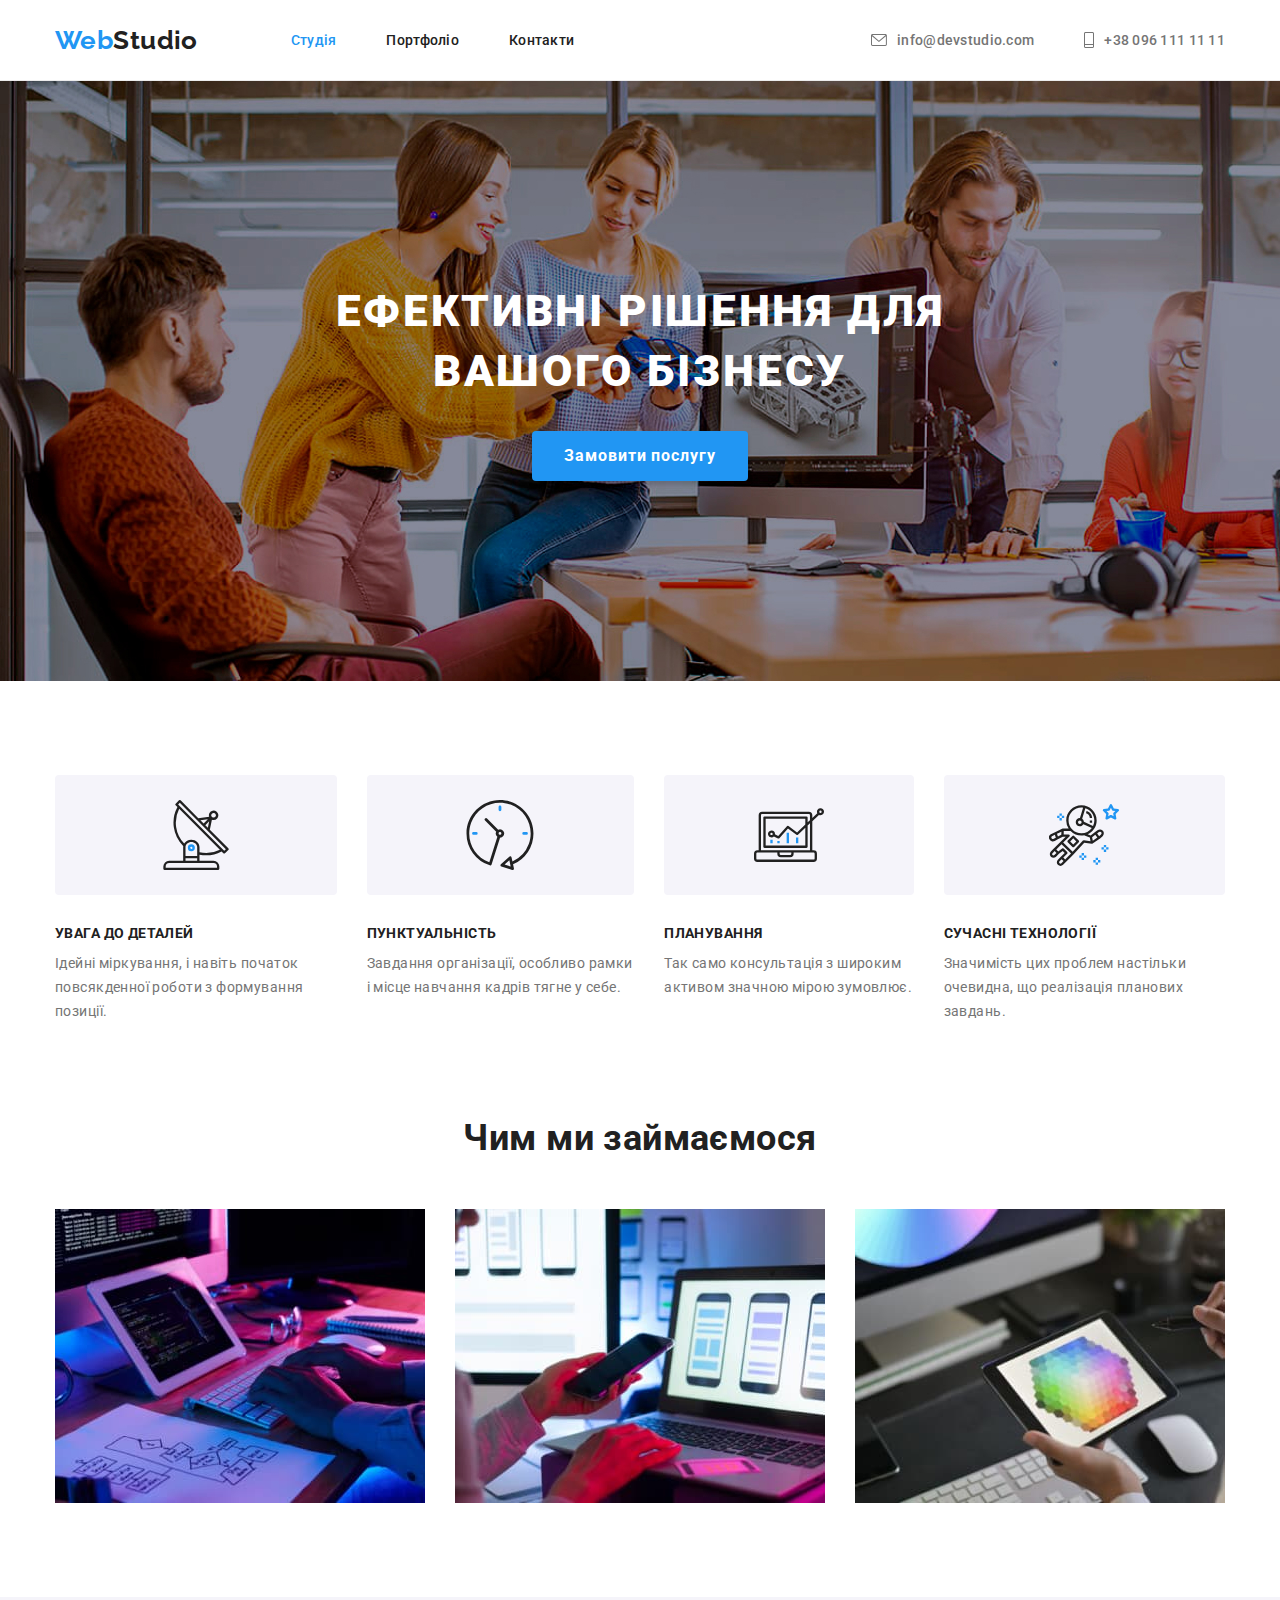
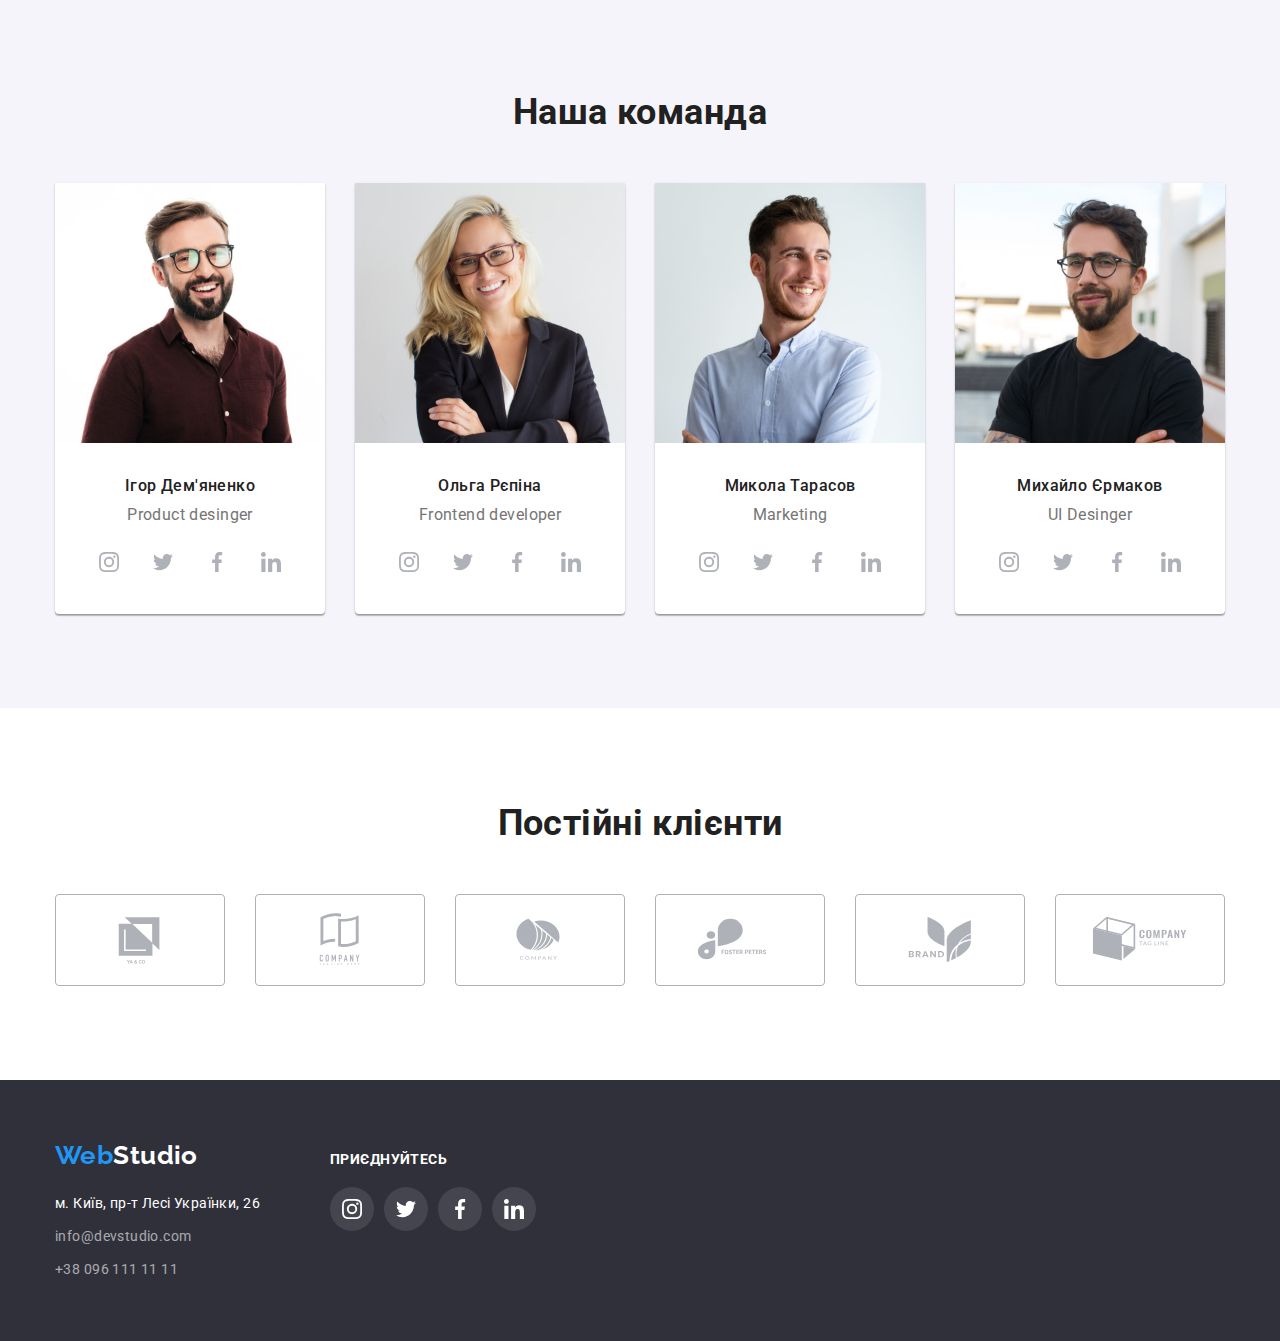
==== index.html @ 2f1135c1 "Initial commit" ====
<!DOCTYPE html>
<html lang="uk">

<head>
  <meta charset="UTF-8">
  <meta http-equiv="X-UA-Compatible" content="IE=edge">
  <meta name="viewport" content="width=device-width, initial-scale=1.0">
  <!--- Modrn normalizer-->
  <link rel="stylesheet"
    href="https://cdnjs.cloudflare.com/ajax/libs/modern-normalize/1.0.0/modern-normalize.min.css" />
  <!--- Style -->
  <link rel="stylesheet"
    href="https://cdnjs.cloudflare.com/ajax/libs/modern-normalize/1.0.0/modern-normalize.min.css" />
  <link rel="stylesheet" type="text/css" href="./css/style.css">
  <!--- Fonts -->
  <link rel="preconnect" href="https://fonts.googleapis.com">
  <link rel="preconnect" href="https://fonts.gstatic.com" crossorigin>
  <link href="https://fonts.googleapis.com/css2?family=Raleway:wght@700&family=Roboto:wght@400;500;700;900&display=swap"
    rel="stylesheet">
  <title>Студія</title>
</head>

<body>
  <header id="top" class="header">
    <div class="container">
      <nav class="nav">
        <a href="index.html" class="logo"><span class="logo-span">Web</span>Studio</a>
        <ul class="nav-elements">
          <li>
            <a href="index.html" class="active nav-link">Студія</a>
          </li>
          <li>
            <a href="portfolio.html" class="nav-link">Портфоліо</a>
          </li>
          <li>
            <a href="#contacts" class="nav-link">Контакти</a>
          </li>
        </ul>
      </nav>
      <ul class="contacts-header">
        <li class="item">
          <a href="mailto:info@devstudio.com" class="contact-header nav-link">
            <svg width="16" height="12">
              <use href="./images/icons/symbol-defs.svg#icon-envelope-hover"></use>
            </svg>
            info@devstudio.com</a>
        </li>
        <li class="item">
          <a href="tel:+380961111111" class="contact-header nav-link">
            <svg width="10" height="16">
              <use href="./images/icons/symbol-defs.svg#icon-Vector"></use>
            </svg>
            +38 096 111 11 11</a>
        </li>
      </ul>
    </div>
  </header>
  <main>
    <div class="overlay">
      <section class="hero">
        <div class="container">
          <h1 class="hero-h1">Ефективні рішення для вашого бізнесу</h1>
          <button type="button" class="hero-btn">Замовити послугу</button>
        </div>
      </section>
    </div>
    <section class="section" id="studio">
      <div class="container">
        <h2 class="visually-hidden">Наші привелегії</h2>
        <ul class="fatures-list">
          <li>
            <div class="feature__wrp">
              <svg width="70" height="70">
                <use href="./images/icons/symbol-defs.svg#icon-antenna"></use>
              </svg>
            </div>
            <h3 class="feature-name">УВАГА ДО ДЕТАЛЕЙ</h3>
            <p class="feature-description">
              Ідейні міркування, і навіть початок повсякденної роботи з
              формування позиції.
            </p>
          </li>
          <li>
            <div class="feature__wrp">
              <svg width="70" height="70">
                <use href="./images/icons/symbol-defs.svg#icon-clock"></use>
              </svg>
            </div>
            <h3 class="feature-name">ПУНКТУАЛЬНІСТЬ</h3>
            <p class="feature-description">
              Завдання організації, особливо рамки і місце навчання кадрів
              тягне у себе.
            </p>
          </li>
          <li>
            <div class="feature__wrp">
              <svg width="70" height="70">
                <use href="./images/icons/symbol-defs.svg#icon-diagram"></use>
              </svg>
            </div>
            <h3 class="feature-name">ПЛАНУВАННЯ</h3>
            <p class="feature-description">
              Так само консультація з широким активом значною мірою зумовлює.
            </p>
          </li>
          <li>
            <div class="feature__wrp">
              <svg width="70" height="70">
                <use href="./images/icons/symbol-defs.svg#icon-astronaut"></use>
              </svg>
            </div>
            <h3 class="feature-name">СУЧАСНІ ТЕХНОЛОГІЇ</h3>
            <p class="feature-description">
              Значимість цих проблем настільки очевидна, що реалізація
              планових завдань.
            </p>
          </li>
        </ul>
      </div>
    </section>
    <section class="our-services section">
      <div class="container">
        <h2 class="section-title">Чим ми займаємося</h2>
        <ul class="services-list">
          <li class="service">
            <img src="./images/box-1.jpg" alt="Програмуємо" class="service-img" />
          </li>
          <li class="service">
            <img src="./images/box-2.jpg" alt="Робимо макети" class="service-img" />
          </li>
          <li class="service">
            <img src="./images/box-3.jpg" alt="Малюємо" class="service-img" />
          </li>
        </ul>
      </div>
    </section>
    <section class="team section" id="portfolio">
      <div class="container">
        <h2 class="section-title">Наша команда</h2>
        <ul class="team-list">
          <li class="team-element">
            <img src="./images/team-card-1.jpg" alt="Фото Ігоря Дем'яненко" class="team-img" width="270" height="260">
            <h3 class="team-name">Ігор Дем'яненко</h3>
            <p class="team-post">Product desinger</p>
            <ul class="social-links-list">
              <li class="item">
                <a href="">
                  <svg height="20px" width="20px">
                    <use href="./images/icons/symbol-defs.svg#icon-instagram"></use>
                  </svg>
                </a>
              </li>
              <li class="item">
                <a href="">
                  <svg height="20px" width="20px">
                    <use href="./images/icons/symbol-defs.svg#icon-twitter"></use>
                  </svg>
                </a>
              </li>
              <li class="item">
                <a href="">
                  <svg height="20px" width="20px">
                    <use href="./images/icons/symbol-defs.svg#icon-facebook"></use>
                  </svg>
                </a>
              </li>
              <li class="item">
                <a href="">
                  <svg height="20px" width="20px">
                    <use href="./images/icons/symbol-defs.svg#icon-linkedin"></use>
                  </svg>
                </a>
              </li>
            </ul>
          </li>
          <li class="team-element">
            <img src="./images/team-card-2.jpg" alt="Фото Ольги Рєпіної" class="team-img" width="270" height="260">
            <h3 class="team-name">Ольга Рєпіна</h3>
            <p class="team-post">Frontend developer</p>
            <ul class="social-links-list">
              <li class="item">
                <a href="">
                  <svg height="20px" width="20px">
                    <use href="./images/icons/symbol-defs.svg#icon-instagram"></use>
                  </svg>
                </a>
              </li>
              <li class="item">
                <a href="">
                  <svg height="20px" width="20px">
                    <use href="./images/icons/symbol-defs.svg#icon-twitter"></use>
                  </svg>
                </a>
              </li>
              <li class="item">
                <a href="">
                  <svg height="20px" width="20px">
                    <use href="./images/icons/symbol-defs.svg#icon-facebook"></use>
                  </svg>
                </a>
              </li>
              <li class="item">
                <a href="">
                  <svg height="20px" width="20px">
                    <use href="./images/icons/symbol-defs.svg#icon-linkedin"></use>
                  </svg>
                </a>
              </li>
            </ul>
          </li>
          <li class="team-element">
            <img src="./images/team-card-3.jpg" alt="Фото Миколи Тарасова" class="team-img" width="270" height="260">
            <h3 class="team-name"> Микола Тарасов</h3>
            <p class="team-post">Marketing</p>
            <ul class="social-links-list">
              <li class="item">
                <a href="">
                  <svg height="20px" width="20px">
                    <use href="./images/icons/symbol-defs.svg#icon-instagram"></use>
                  </svg>
                </a>
              </li>
              <li class="item">
                <a href="">
                  <svg height="20px" width="20px">
                    <use href="./images/icons/symbol-defs.svg#icon-twitter"></use>
                  </svg>
                </a>
              </li>
              <li class="item">
                <a href="">
                  <svg height="20px" width="20px">
                    <use href="./images/icons/symbol-defs.svg#icon-facebook"></use>
                  </svg>
                </a>
              </li>
              <li class="item">
                <a href="">
                  <svg height="20px" width="20px">
                    <use href="./images/icons/symbol-defs.svg#icon-linkedin"></use>
                  </svg>
                </a>
              </li>
            </ul>
          </li>
          <li class="team-element">
            <img src="./images/team-card-4.jpg" alt="Фото Михайла Єрмаков" class="team-img" width="270" height="260">
            <h3 class="team-name">Михайло Єрмаков</h3>
            <p class="team-post">UI Desinger</p>
            <ul class="social-links-list">
              <li class="item">
                <a href="">
                  <svg height="20px" width="20px">
                    <use href="./images/icons/symbol-defs.svg#icon-instagram"></use>
                  </svg>
                </a>
              </li>
              <li class="item">
                <a href="">
                  <svg height="20px" width="20px">
                    <use href="./images/icons/symbol-defs.svg#icon-twitter"></use>
                  </svg>
                </a>
              </li>
              <li class="item">
                <a href="">
                  <svg height="20px" width="20px">
                    <use href="./images/icons/symbol-defs.svg#icon-facebook"></use>
                  </svg>
                </a>
              </li>
              <li class="item">
                <a href="">
                  <svg height="20px" width="20px">
                    <use href="./images/icons/symbol-defs.svg#icon-linkedin"></use>
                  </svg>
                </a>
              </li>
            </ul>
          </li>
        </ul>
      </div>
    </section>
    <section class="section">
      <h2 class=" section-title">Постійні клієнти</h2>
      <ul class="clients-list">
        <li class="item">
          <a href="">
            <svg>
              <use href="./images/icons/symbol-defs.svg#icon-Logo"></use>
            </svg>
          </a>
        </li>
        <li class="item">
          <a href="">
            <svg>
              <use href="./images/icons/symbol-defs.svg#icon-Logo-1"></use>
            </svg>
          </a>
        </li>
        <li class="item">
          <a href="">
            <svg>
              <use href="./images/icons/symbol-defs.svg#icon-Logo-2"></use>
            </svg>
          </a>
        </li>
        <li class="item">
          <a href="">
            <svg>
              <use href="./images/icons/symbol-defs.svg#icon-Logo-3"></use>
            </svg>
          </a>
        </li>
        <li class="item">
          <a href="">
            <svg>
              <use href="./images/icons/symbol-defs.svg#icon-Logo-4"></use>
            </svg>
          </a>
        </li>
        <li class="item">
          <a href="">
            <svg>
              <use href="./images/icons/symbol-defs.svg#icon-Logo-5"></use>
            </svg>
          </a>
        </li>
      </ul>
    </section>
    </div>
  </main>
  <footer id="contacts" class="footer">
    <div class="container">
      <div class="wrapper">
        <a href="index.html" class="logo"><span class="logo-span">Web</span>Studio</a>
        <address>
          <ul class="footer-list">
            <a href="https://goo.gl/maps/QiQsdTo4LieZQjPv9" class="address-footer nav-link">м. Київ,
              пр-т
              Лесі
              Українки, 26</a>
            </li>
            <li>
              <a href="mailto:info@devstudio.com" class="contacts-footer nav-link">info@devstudio.com</a>
            </li>
            <li>
              <a href="tel:+380961111111" class="contacts-footer nav-link">+38 096 111 11 11</a>
            </li>
          </ul>
        </address>
        </div>
        <div class="wrapper">
        <p class="text-footer">приєднуйтесь</p>
        <ul class="social-links-list">
          <li class="item">
            <a href="">
              <svg height="20px" width="20px">
                <use href="./images/icons/symbol-defs.svg#icon-instagram"></use>
              </svg>
            </a>
          </li>
          <li class="item">
            <a href="">
              <svg height="20px" width="20px">
                <use href="./images/icons/symbol-defs.svg#icon-twitter"></use>
              </svg>
            </a>
          </li>
          <li class="item">
            <a href="">
              <svg height="20px" width="20px">
                <use href="./images/icons/symbol-defs.svg#icon-facebook"></use>
              </svg>
            </a>
          </li>
          <li class="item">
            <a href="">
              <svg height="20px" width="20px">
                <use href="./images/icons/symbol-defs.svg#icon-linkedin"></use>
              </svg>
            </a>
          </li>
        </ul>
    </div>
    </div>
  </footer>
</body>

</html>
---- css/style.css ----
:root {
  --main-text-cl: #212121;
  --btn-bg-cl: #f5f4fa;
  --btn-bg-cl-hover: #2196f3;
  --btn-cl-hover: #fff;
  --secondary-text-cl: #757575;
  --secondary-bg-cl: #2f303a;
  --footer-mail-tel-cl: #ffffff99;
  --ourteam-bg-cl: #f5f4fa;
  --border-cl: #eee;
  --social-links-cl: #afb1b8;
}

/* !default styles*/

body {
  color: var(--main-text-cl);
  background-color: var(--btn-cl-hover);

  font-family: Roboto, Raleway, sans-serif;
  font-size: 14px;
  letter-spacing: 0.03em;
}

/* !Style normalazing user*/
ul {
  padding: 0;
  margin: 0;
  list-style: none;
}

h1,
h2,
h3,
h4,
h5,
h6,
p {
  margin: 0;
  padding: 0;
}

a {
  text-decoration: none;
  color: inherit;
}

li {
  padding: 0;
  margin: 0;
}

button {
  border: none;
  color: inherit;
  cursor: pointer;
  padding: 0;
  margin: 0;
  text-align: center;
  font-family: inherit;
}

/* !GENERAL */

/* class which hide something */
.visually-hidden {
  position: absolute;
  white-space: nowrap;
  width: 1px;
  height: 1px;
  overflow: hidden;
  border: 0;
  padding: 0;
  clip: rect(0 0 0 0);
  clip-path: inset(50%);
  margin: -1px;
}

/* container */
.container {
  width: 1200px;
  padding-left: 15px;
  padding-right: 15px;
  margin: auto;
}

.section {
  padding: 94px 0;
}

/* !LOGOTYPE */

.logo {
  font-family: "Raleway";
  font-weight: 700;
  font-size: 26px;
  line-height: calc(31 / 26);
}

.logo-span {
  color: var(--btn-bg-cl-hover);
}

/* !SOCIAL LINKS PANEL */

/* general list of social-links */
.social-links-list {
  display: flex;
  gap: 10px;
  justify-content: center;
  margin-bottom: 30px;
}

/* item in list of social-links  */
ul.social-links-list li.item {
  width: 44px;
  height: 44px;
  border-radius: 50%;
}

/* svg in item */
ul.social-links-list li.item svg {
  fill: var(--svg-cl);
  display: block;
}

ul.social-links-list a {
  max-width: 100%;
  min-height: 100%;
  display: flex;
  justify-content: center;
  align-items: center;
}

/* svg in item :hover */
ul.social-links-list li.item:hover svg {
  fill: var(--svg-cl-hover);
}

/* item in list of social-links :hover */
ul.social-links-list li.item:hover {
  background-color: var(--cl-hover);
}

/* !HEADER */

.header {
  border-bottom: 1px solid #ececec;
}

/* configure fo header container */
.header .container {
  display: flex;
}

/* navigation in header */
.header nav.nav {
  display: flex;
  align-items: center;
}

/* text color on active page */
.header .nav .active {
  color: var(--btn-bg-cl-hover);
}

/* elements in navigation*/
.header ul.nav-elements {
  margin-left: 93px;
  display: flex;
  gap: 50px;
}

/* links isn navigation */
.header .nav-link {
  display: block;
  padding-top: 32px;
  padding-bottom: 32px;
  font-weight: 500;
  line-height: calc(16 / 14);
  letter-spacing: 0.02em;
}

/* links in navigation hover/active*/
a.nav-link:hover,
a.nav-link:focus {
  color: var(--btn-bg-cl-hover);
}

/* list with contacts in header */
.header ul.contacts-header {
  margin-left: auto;
  display: flex;
  gap: 50px;
}

/* item in list with contacts in header */
.header .contacts-header a.contact-header {
  color: var(--secondary-text-cl);
  display: flex;
  align-items: center;
}

/* item in list with contacts in header :hover*/
ul.contacts-header a.contact-header:hover {
  color: var(--btn-bg-cl-hover);
}

/* item in list with contacts in header :hover*/
a.contact-header svg {
  fill: currentColor;
  margin-right: 10px;
}

/* !PORTFOLIO */

/* Filter list */
.filter-list {
  display: flex;
  margin: auto;
  gap: 8px;
  justify-content: center;
  padding: 0;
  margin-bottom: 50px;
}

/* Filter Button */
.filter-btn {
  background-color: var(--btn-bg-cl);
  font-weight: 500;
  font-size: 16px;
  line-height: calc(26 / 16);
  border-radius: 4px;
  padding: 6px 22px;
}

/* filter button hover/active */
.filter-btn:hover,
.filter-btn:focus {
  background-color: var(--btn-bg-cl-hover);
  color: var(--btn-cl-hover);
  box-shadow: 0px 3px 1px rgba(0, 0, 0, 0.1), 0px 1px 2px rgba(0, 0, 0, 0.08),
    0px 2px 2px rgba(0, 0, 0, 0.12);
}

/* list with products */
.product-list {
  display: flex;
  width: 1170px;
  flex-wrap: wrap;
  gap: 30px;
}

/* Every product in product-list */
ul.product-list li.item {
  width: 370px;
}

ul.product-list li.item a{
  display: block;
}


/* Every product in product-list :hover */
ul.product-list li.item a:hover {
  box-shadow: 0px 1px 1px rgba(0, 0, 0, 0.12), 0px 4px 4px rgba(0, 0, 0, 0.06),
    1px 4px 6px rgba(0, 0, 0, 0.16);
}

/* Image in product */
li.item img.product-img {
  display: block;
  max-width: 100%;
  height: auto;
}

/* wraper with text in product */
li.item div.product-wrp {
  padding: 20px 24px;
  border-bottom: 1px solid var(--border-cl);
  border-right: 1px solid var(--border-cl);
  border-left: 1px solid var(--border-cl);
}

/* text with name of product */
.product-name {
  font-weight: 700;
  font-size: 18px;
  line-height: calc(36 / 18);
  letter-spacing: 0.06em;
  margin-bottom: 4px;
}

/* text with type of product */
.product-type {
  color: var(--secondary-text-cl);
  font-size: 16px;
  line-height: calc(30 / 16);
}

/* !STUDIO */

section.hero {
  background-image: url("../images/background/hero-background.jpg");
  background-repeat: no-repeat;
  background-size: cover;
  padding: 200px 0;
  max-width: 1600px;
  margin: auto; 
}

/* text "Ефективні рішення для вашого бізнесу" */
.hero .hero-h1 {
  font-weight: 900;
  font-size: 44px;
  line-height: calc(60 / 44);
  text-align: center;
  letter-spacing: 0.06em;
  text-transform: uppercase;
  color: var(--btn-cl-hover);
  width: 696px;
  margin: auto;
  margin-bottom: 30px;
}

/* button in hero */
.hero .hero-btn {
  font-weight: 700;
  font-size: 16px;
  line-height: calc(30 / 16);
  letter-spacing: 0.06em;
  background-color: var(--btn-bg-cl-hover);
  color: var(--btn-cl-hover);
  padding: 10px 32px;
  display: flex;
  margin: auto;
  border-radius: 4px;
  box-shadow: 0px 4px 4px rgba(0, 0, 0, 0.15);
}

/* list with features */
.fatures-list {
  display: flex;
  gap: 30px;
  width: 1170px;
  margin: auto;
}

/* wrapper of feature svg */
.feature__wrp {
  display: flex;
  align-items: center;
  justify-content: center;
  max-width: 100%;
  height: 120px;
  margin-bottom: 30px;
  background-color: var(--btn-bg-cl);
  border-radius: 4px;
}

/* name of feature */
.feature-name {
  font-weight: 700;
  line-height: calc(16 / 14);
  text-transform: uppercase;
  font-size: inherit;
  margin-bottom: 10px;
}

/* description of feature */
.feature-description {
  line-height: calc(24 / 14);
  color: var(--secondary-text-cl);
}

/* special configure for section */
.our-services.section {
  padding-top: 0;
}

/* main title in sections */
.section-title {
  margin-bottom: 50px;
  font-weight: 700;
  font-size: 36px;
  line-height: calc(42 / 36);
  text-align: center;
}

/* least of services */
.services-list {
  display: flex;
  gap: 30px;
  width: 1170px;
  margin: auto;
}

/* item in services-list */
.service {
  width: calc((100% - (30px * 2)) / 3);
}

/* img in list of services */
.service-img {
  display: block;
  max-width: 100%;
}

/* special configure for section */
.team.section {
  margin-bottom: 0;
  background-color: var(--ourteam-bg-cl);
}

/* list of team */
.team-list {
  display: flex;
  gap: 30px;
  width: 1170px;
  margin: auto;
}

/* team-list item */
.team-element {
  box-shadow: 0px 1px 3px rgba(0, 0, 0, 0.12), 0px 1px 1px rgba(0, 0, 0, 0.14),
    0px 2px 1px rgba(0, 0, 0, 0.2);
  border-radius: 0px 0px 4px 4px;
  background-color: var(--btn-cl-hover);
  max-width: calc((100% - (30px * 3)) / 4);
  --cl-hover: var(--btn-bg-cl-hover);
  --svg-cl-hover: var(--btn-cl-hover);
  --svg-cl: var(--social-links-cl);
}

/* image in team-list item */
.team-img {
  width: 100%;
}

/* name in team-list item */
.team-name {
  font-weight: 500;
  font-size: 16px;
  line-height: calc(19 / 16);
  text-align: center;
  margin-top: 30px;
  margin-bottom: 10px;
}

/* post in team-list item */
.team-post {
  font-size: 16px;
  line-height: calc(19 / 16);
  text-align: center;
  color: var(--secondary-text-cl);
  margin-bottom: 16px;
}

/* list with our clients */
ul.clients-list {
  display: flex;
  gap: 30px;
  justify-content: center;
}

/* item in list with our clients */
ul.clients-list li.item {
  fill: var(--social-links-cl);
  height: 92px;
  width: 170px;
  display: flex;
  justify-content: center;
  align-items: center;
  border: 1px solid var(--social-links-cl);
  border-radius: 4px;
}

/* svg client logo */
ul.clients-list li.item svg {
  fill: var(--social-links-cl);
  max-width: 106px;
  max-height: 60px;
  display: block;
}

/* item in list with our clients :hover */
ul.clients-list li.item:hover {
  border: 1px solid var(--btn-bg-cl-hover);
}

/* svg :hover */
ul.clients-list li.item:hover svg {
  fill: var(--btn-bg-cl-hover);
}

/* !FOOTER */

.footer {
  background-color: var(--secondary-bg-cl);
  padding: 60px 0;
  --cl-hover: var(--btn-bg-cl-hover);
  --svg-cl-hover: var(--btn-cl-hover);
  --svg-cl: var(--btn-cl-hover);
}

/* custom container for footer */
.footer .container {
  display: flex;
  gap: 70px;
  align-items: baseline;
}

/* wrapper of footer content */
.footer-wrp {
  display: flex;
  gap: 70px;
  align-items: center;
}

/* logo in footer */
.footer a.logo {
  margin-bottom: 20px;
  display: block;
  color: var(--btn-cl-hover);
}

/* list in footer for address */
.footer ul.footer-list {
  display: flex;
  flex-direction: column;
  gap: 9px;
}

/* addres */
.address-footer {
  line-height: calc(24 / 14);
  font-style: normal;
  color: var(--btn-cl-hover);
}

/* mail and phone number footer */
a.contacts-footer {
  font-style: normal;
  line-height: calc(24 / 14);
  color: var(--footer-mail-tel-cl);
}

/* text "ПРИЄДНУЙТЕСЬ" */
.footer p.text-footer {
  text-transform: uppercase;
  font-weight: 700;
  color: var(--btn-cl-hover);
  font-size: 14px;
  margin-bottom: 20px;
}

/* item of social-links in footer */
.footer .social-links-list .item {
  background-color: rgba(255, 255, 255, 0.1);
}
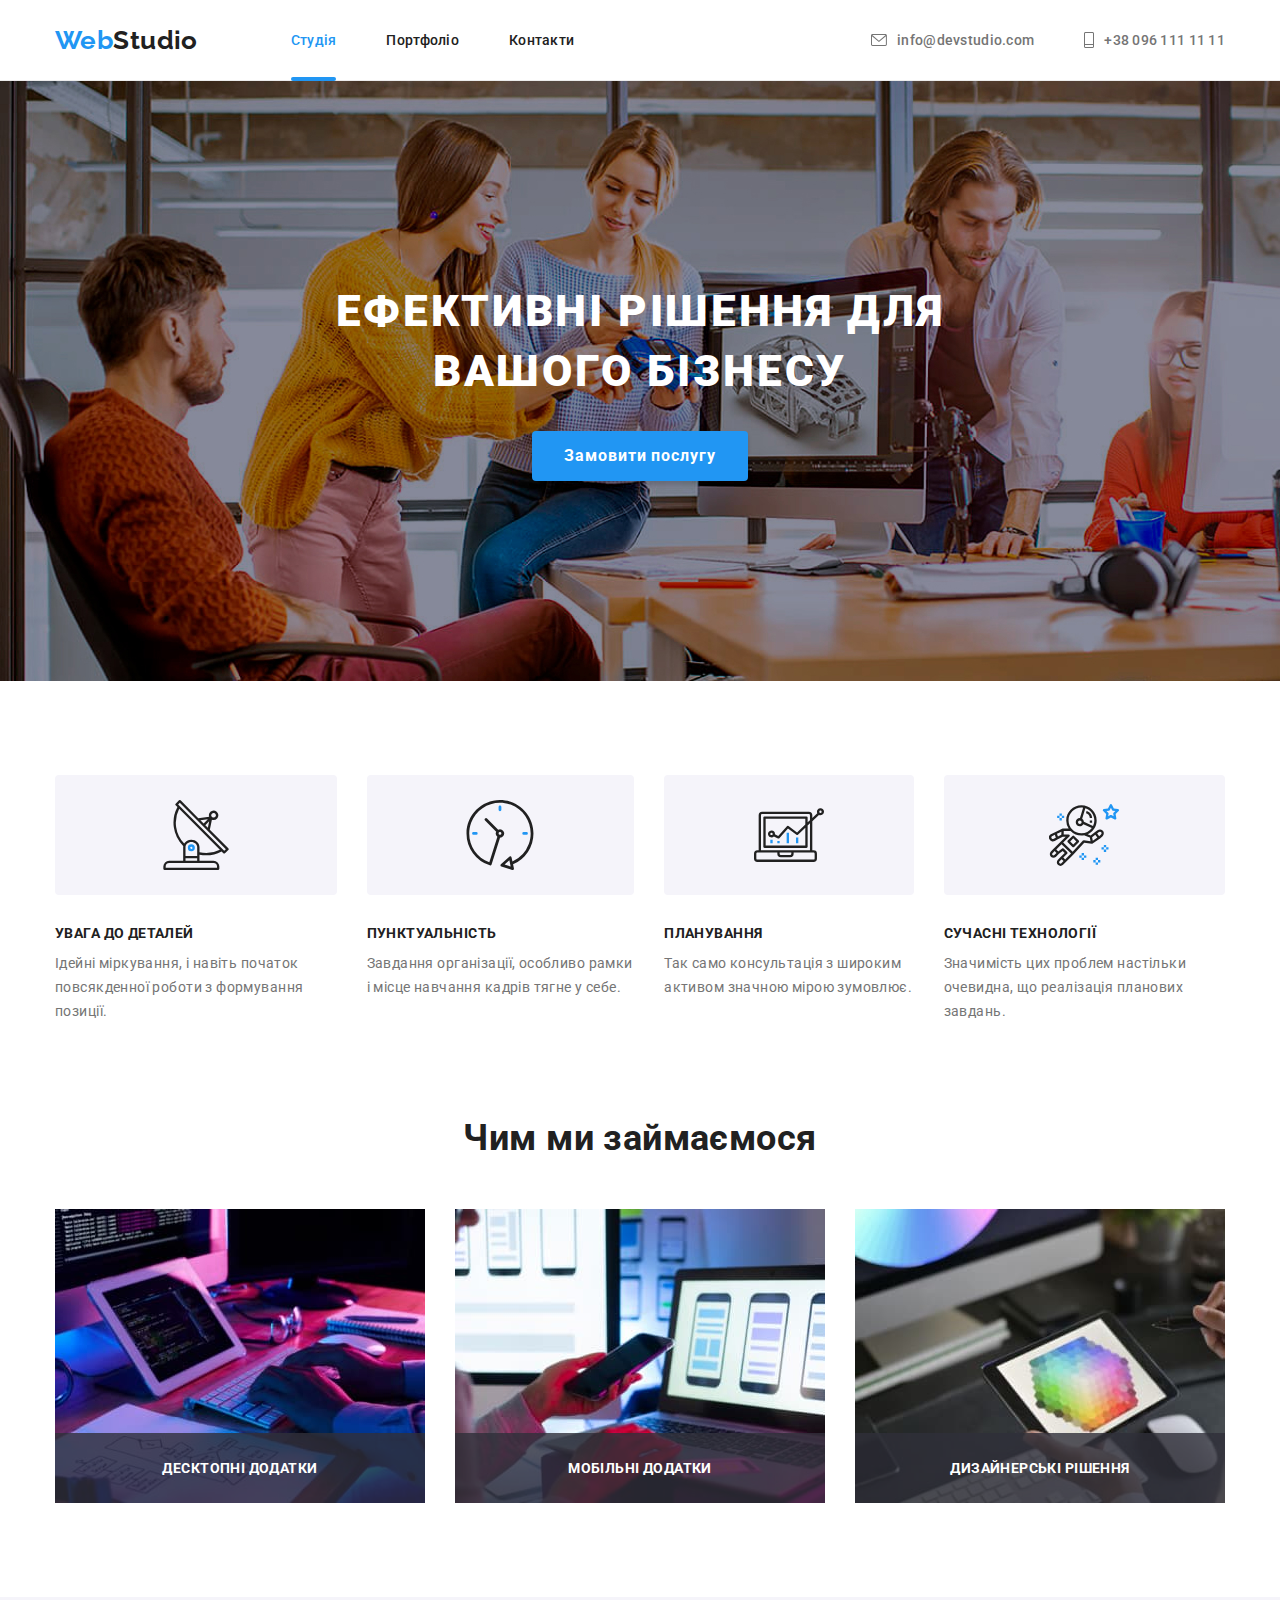
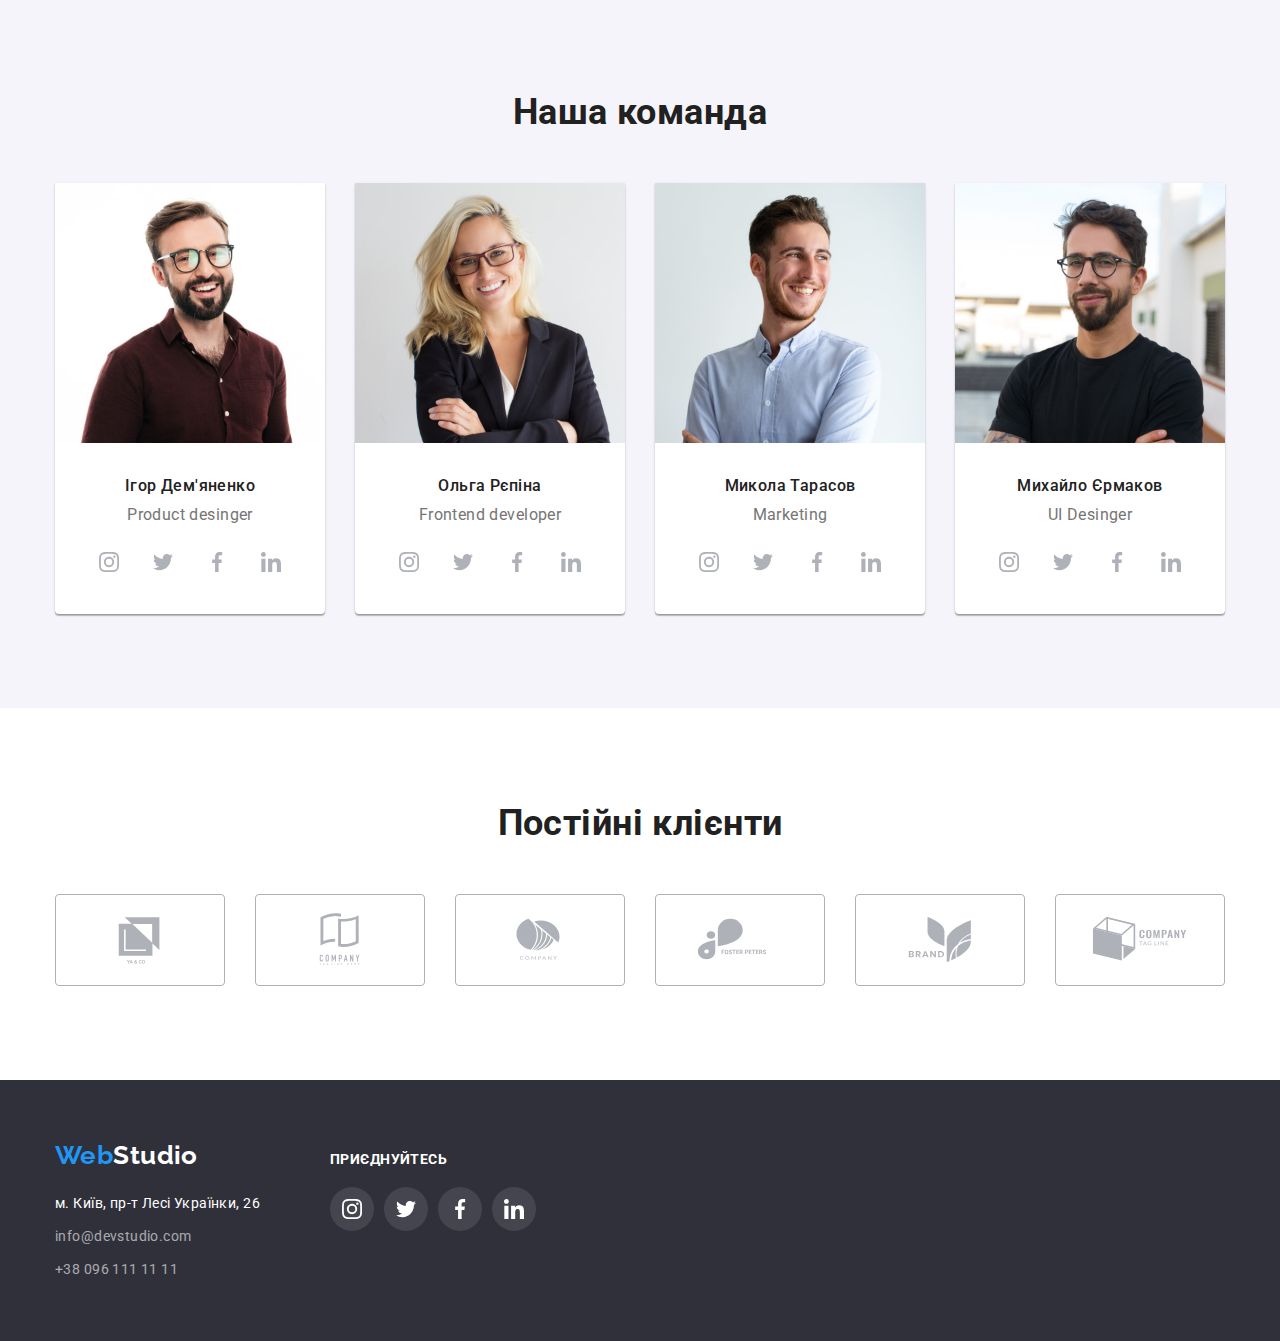
==== commit 5e3a2ec0: "final" ====
--- a/index.html
+++ b/index.html
@@ -60,7 +60,7 @@
       <section class="hero">
         <div class="container">
           <h1 class="hero-h1">Ефективні рішення для вашого бізнесу</h1>
-          <button type="button" class="hero-btn">Замовити послугу</button>
+          <button type="button" class="hero-btn" data-modal-open>Замовити послугу</button>
         </div>
       </section>
     </div>
@@ -123,13 +123,28 @@
         <h2 class="section-title">Чим ми займаємося</h2>
         <ul class="services-list">
           <li class="service">
-            <img src="./images/box-1.jpg" alt="Програмуємо" class="service-img" />
+            <div class="service-thumb">
+              <img src="./images/box-1.jpg" alt="Програмуємо" class="service-img" />
+              <div class="overlay">
+                <p class="service-text">Десктопні додатки</p>
+              </div>
+            </div>
           </li>
           <li class="service">
+            <div class="service-thumb">
             <img src="./images/box-2.jpg" alt="Робимо макети" class="service-img" />
+            <div class="overlay">
+              <p class="service-text">Мобільні додатки</p>
+            </div>
+            </div>
           </li>
           <li class="service">
+            <div class="service-thumb">
             <img src="./images/box-3.jpg" alt="Малюємо" class="service-img" />
+            <div class="overlay">
+              <p class="service-text">Дизайнерські рішення</p>
+            </div>
+            </div>
           </li>
         </ul>
       </div>
@@ -328,6 +343,17 @@
         </li>
       </ul>
     </section>
+    </div>
+    <div class="backdrop is-hidden" data-modal>
+      <div class="modal">
+        <button type="button" data-modal-close>
+        <div class="close">
+          <svg>
+            <use href="./images/icons/symbol-defs.svg#icon-close"></use>
+          </svg>
+        </div>
+      </button>
+      </div>
     </div>
   </main>
   <footer id="contacts" class="footer">
@@ -349,8 +375,8 @@
             </li>
           </ul>
         </address>
-        </div>
-        <div class="wrapper">
+      </div>
+      <div class="wrapper">
         <p class="text-footer">приєднуйтесь</p>
         <ul class="social-links-list">
           <li class="item">
@@ -382,9 +408,10 @@
             </a>
           </li>
         </ul>
-    </div>
+      </div>
     </div>
   </footer>
+  <script src="./js/modal.js"></script>
 </body>
 
 </html>--- a/css/style.css
+++ b/css/style.css
@@ -9,6 +9,10 @@
   --ourteam-bg-cl: #f5f4fa;
   --border-cl: #eee;
   --social-links-cl: #afb1b8;
+
+  /* animations */
+  --animation-time: 250ms;
+  --transition-timing-function: cubic-bezier(0.4, 0, 0.2, 1);
 }
 
 /* !default styles*/
@@ -116,12 +120,20 @@
   width: 44px;
   height: 44px;
   border-radius: 50%;
+
+  transition-property: background-color;
+  transition-duration: var(--animation-time);
+  transition-timing-function: var(--transition-timing-function);
 }
 
 /* svg in item */
 ul.social-links-list li.item svg {
   fill: var(--svg-cl);
   display: block;
+
+  transition-property: fill;
+  transition-duration: var(--animation-time);
+  transition-timing-function: var(--transition-timing-function);
 }
 
 ul.social-links-list a {
@@ -162,6 +174,20 @@
 /* text color on active page */
 .header .nav .active {
   color: var(--btn-bg-cl-hover);
+  position: relative;
+}
+
+/* border bottom on active page */
+.header .nav .active::after {
+  content: "";
+  display: inline-block;
+  width: 100%;
+  height: 4px;
+  border-radius: 2px;
+  background-color: currentColor;
+  position: absolute;
+  left: 0;
+  bottom: -1px;
 }
 
 /* elements in navigation*/
@@ -179,6 +205,9 @@
   font-weight: 500;
   line-height: calc(16 / 14);
   letter-spacing: 0.02em;
+  transition-property: color;
+  transition-duration: var(--animation-time);
+  transition-timing-function: var(--transition-timing-function);
 }
 
 /* links in navigation hover/active*/
@@ -199,6 +228,9 @@
   color: var(--secondary-text-cl);
   display: flex;
   align-items: center;
+  transition-property: color;
+  transition-duration: var(--animation-time);
+  transition-timing-function: var(--transition-timing-function);
 }
 
 /* item in list with contacts in header :hover*/
@@ -232,6 +264,10 @@
   line-height: calc(26 / 16);
   border-radius: 4px;
   padding: 6px 22px;
+
+  transition-property: color, background-color, box-shadow;
+  transition-duration: var(--animation-time);
+  transition-timing-function: var(--transition-timing-function);
 }
 
 /* filter button hover/active */
@@ -256,10 +292,12 @@
   width: 370px;
 }
 
-ul.product-list li.item a{
+ul.product-list li.item a {
   display: block;
-}
-
+  transition-property: box-shadow;
+  transition-duration: var(--animation-time);
+  transition-timing-function: var(--transition-timing-function);
+}
 
 /* Every product in product-list :hover */
 ul.product-list li.item a:hover {
@@ -272,6 +310,45 @@
   display: block;
   max-width: 100%;
   height: auto;
+}
+
+/* thumb for hover text */
+li.item div.product-thumb {
+  position: relative;
+  overflow: hidden;
+}
+
+/* thumb-overlay */
+div.product-thumb div.thumb-overlay {
+  position: absolute;
+  top: 0;
+  left: 0;
+
+  transform: translateY(101%);
+
+  width: 100%;
+  height: 100%;
+
+  display: flex;
+  align-items: center;
+  justify-content: center;
+  padding: 63px 24px;
+  background: rgba(33, 150, 243, 0.9);
+
+  transition-property: transform;
+  transition-duration: var(--animation-time);
+  transition-timing-function: var(--transition-timing-function);
+}
+
+ul.product-list li.item:hover .thumb-overlay {
+  transform: translateY(0);
+}
+
+/* hover text */
+div.product-thumb p.thumb-text {
+  font-size: 18px;
+  line-height: calc(28 / 18);
+  color: var(--btn-cl-hover);
 }
 
 /* wraper with text in product */
@@ -306,7 +383,7 @@
   background-size: cover;
   padding: 200px 0;
   max-width: 1600px;
-  margin: auto; 
+  margin: auto;
 }
 
 /* text "Ефективні рішення для вашого бізнесу" */
@@ -406,6 +483,32 @@
   max-width: 100%;
 }
 
+/* service thumb */
+li.service div.service-thumb {
+  position: relative;
+}
+
+/* service overlay */
+li.service div.service-thumb div.overlay {
+  position: absolute;
+  width: 100%;
+  height: 70px;
+  bottom: 0px;
+
+  display: flex;
+  align-items: center;
+  justify-content: center;
+  background: rgba(47, 48, 58, 0.8);
+}
+
+/* text in service overlay */
+li.service div.service-thumb div.overlay p.service-text {
+  font-weight: 700;
+  line-height: calc(16 / 14);
+  text-transform: uppercase;
+  color: var(--btn-cl-hover);
+}
+
 /* special configure for section */
 .team.section {
   margin-bottom: 0;
@@ -473,6 +576,10 @@
   align-items: center;
   border: 1px solid var(--social-links-cl);
   border-radius: 4px;
+
+  transition-property: border;
+  transition-duration: var(--animation-time);
+  transition-timing-function: var(--transition-timing-function);
 }
 
 /* svg client logo */
@@ -481,6 +588,10 @@
   max-width: 106px;
   max-height: 60px;
   display: block;
+
+  transition-property: fill;
+  transition-duration: var(--animation-time);
+  transition-timing-function: var(--transition-timing-function);
 }
 
 /* item in list with our clients :hover */
@@ -558,3 +669,55 @@
 .footer .social-links-list .item {
   background-color: rgba(255, 255, 255, 0.1);
 }
+
+/* !MODAL */
+
+.backdrop {
+  position: fixed;
+  top: 0;
+  left: 0;
+  z-index: 1000;
+
+  width: 100%;
+  height: 100%;
+  background: rgba(0, 0, 0, 0.2);
+}
+
+.backdrop div.modal {
+  position: absolute;
+  width: 528px;
+  height: 581px;
+  top: 50%;
+  left: 50%;
+  background: var(--btn-cl-hover);
+  box-shadow: 0px 1px 3px rgba(0, 0, 0, 0.12), 0px 1px 1px rgba(0, 0, 0, 0.14),
+    0px 2px 1px rgba(0, 0, 0, 0.2);
+  border-radius: 4px;
+  transform: translate(-50%, -50%);
+}
+
+div.modal div.close {
+  position: absolute;
+
+  right: 8px;
+  top: 8px;
+
+  width: 30px;
+  height: 30px;
+  border: 1px solid rgba(0, 0, 0, 0.1);
+  border-radius: 100%;
+
+  display: flex;
+  align-items: center;
+  justify-content: center;
+}
+
+div.modal div.close svg {
+  width: 11px;
+}
+
+.is-hidden {
+  visibility: hidden;
+  opacity: 0;
+  pointer-events: none;
+}
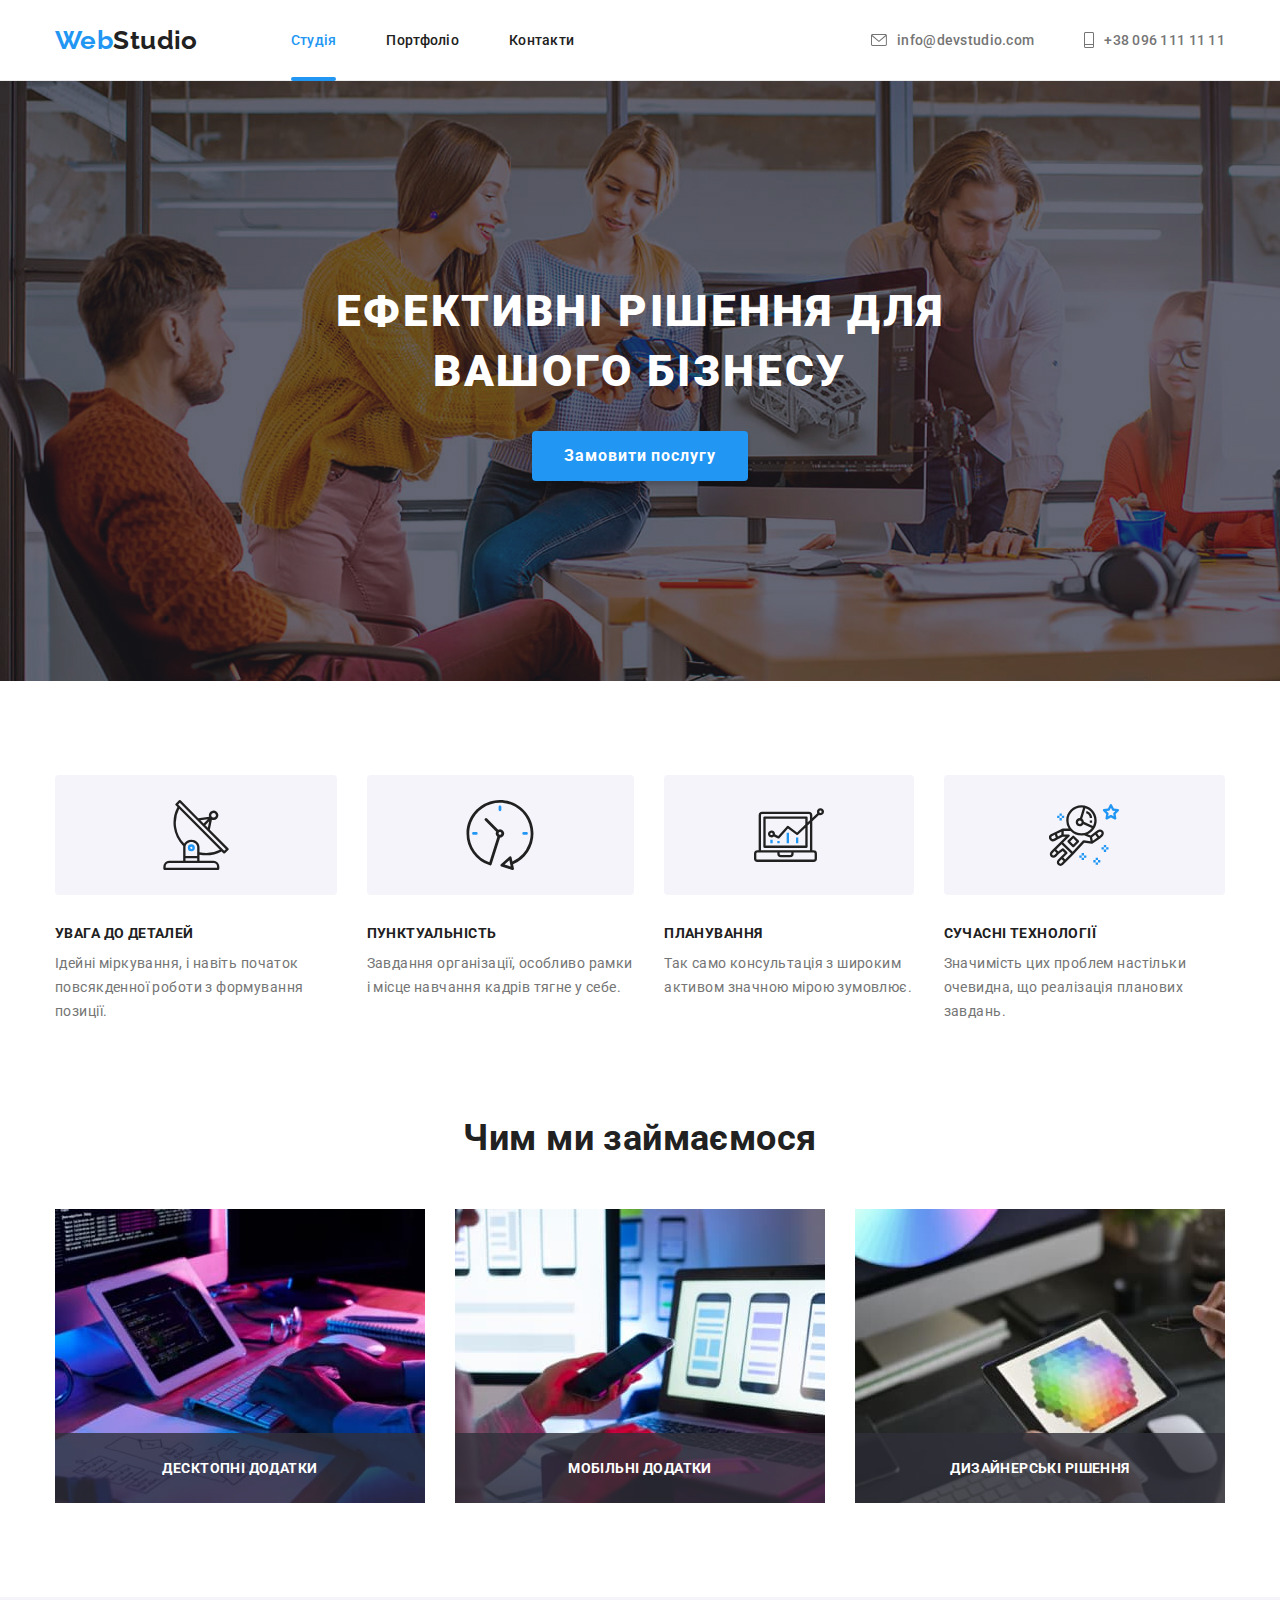
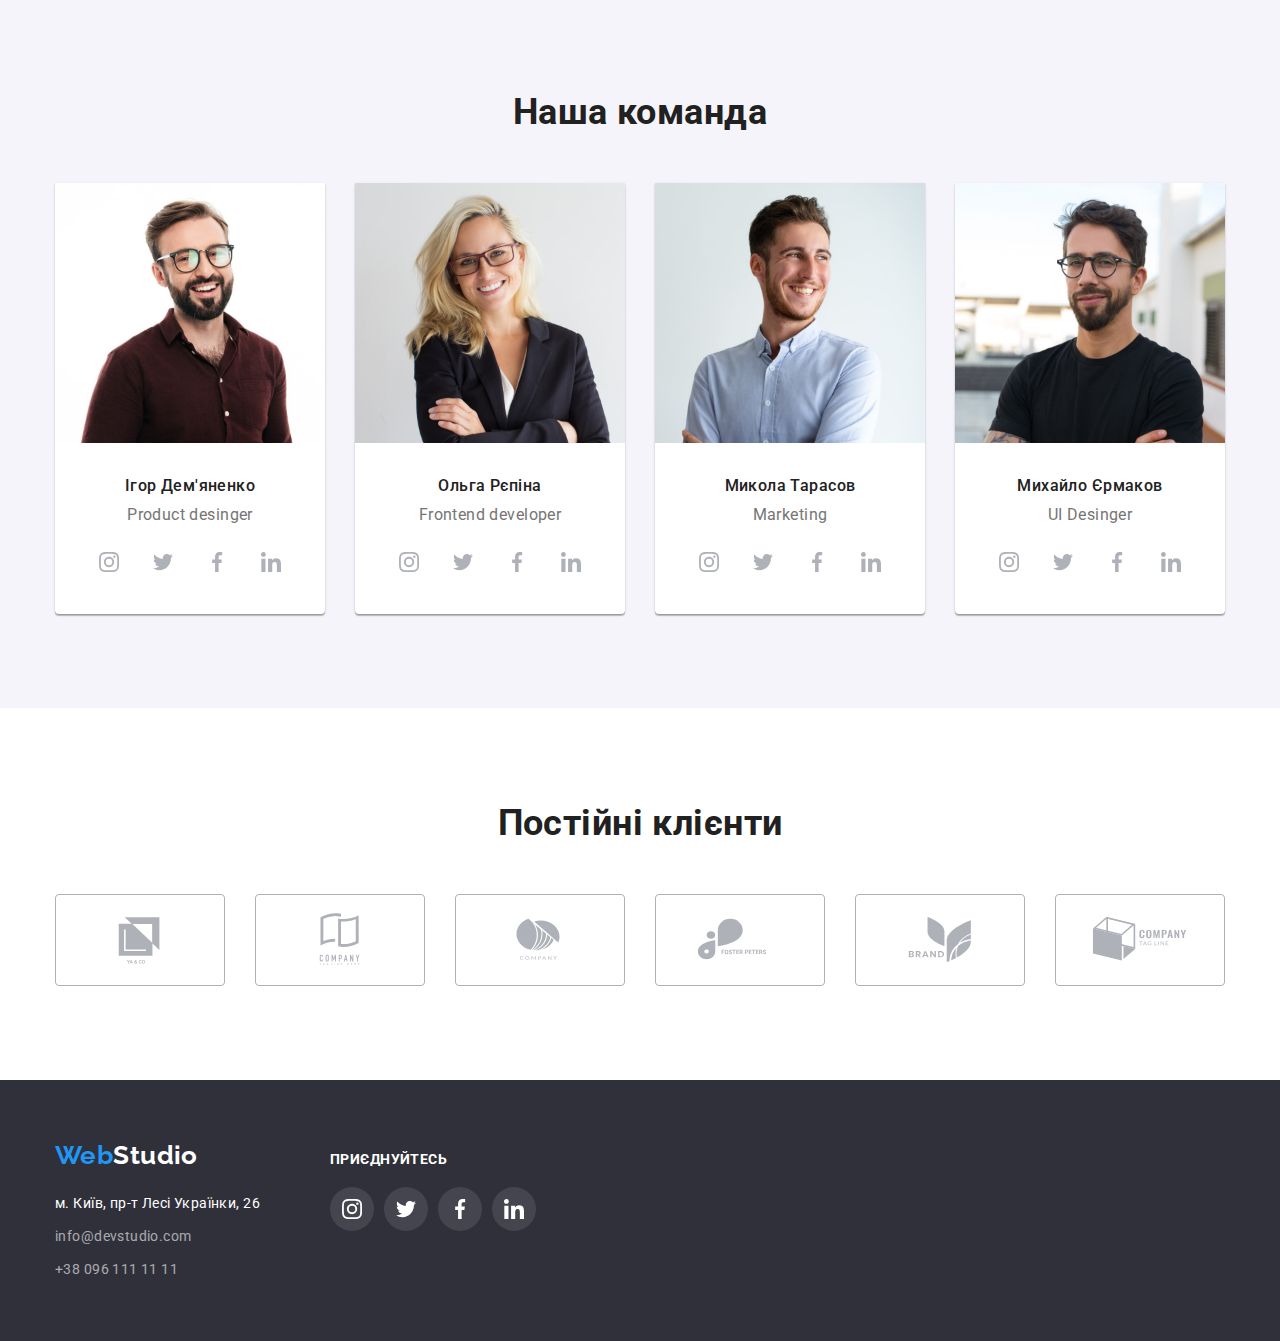
==== commit 45109a81: "animation" ====
--- a/index.html
+++ b/index.html
@@ -57,12 +57,12 @@
   </header>
   <main>
     <div class="overlay">
-      <section class="hero">
-        <div class="container">
-          <h1 class="hero-h1">Ефективні рішення для вашого бізнесу</h1>
-          <button type="button" class="hero-btn" data-modal-open>Замовити послугу</button>
-        </div>
-      </section>
+        <section class="hero">
+            <div class="container">
+              <h1 class="hero-h1">Ефективні рішення для вашого бізнесу</h1>
+              <button type="button" class="hero-btn" data-modal-open>Замовити послугу</button>
+            </div>
+        </section>
     </div>
     <section class="section" id="studio">
       <div class="container">
@@ -132,18 +132,18 @@
           </li>
           <li class="service">
             <div class="service-thumb">
-            <img src="./images/box-2.jpg" alt="Робимо макети" class="service-img" />
-            <div class="overlay">
-              <p class="service-text">Мобільні додатки</p>
-            </div>
+              <img src="./images/box-2.jpg" alt="Робимо макети" class="service-img" />
+              <div class="overlay">
+                <p class="service-text">Мобільні додатки</p>
+              </div>
             </div>
           </li>
           <li class="service">
             <div class="service-thumb">
-            <img src="./images/box-3.jpg" alt="Малюємо" class="service-img" />
-            <div class="overlay">
-              <p class="service-text">Дизайнерські рішення</p>
-            </div>
+              <img src="./images/box-3.jpg" alt="Малюємо" class="service-img" />
+              <div class="overlay">
+                <p class="service-text">Дизайнерські рішення</p>
+              </div>
             </div>
           </li>
         </ul>
@@ -347,12 +347,12 @@
     <div class="backdrop is-hidden" data-modal>
       <div class="modal">
         <button type="button" data-modal-close>
-        <div class="close">
-          <svg>
-            <use href="./images/icons/symbol-defs.svg#icon-close"></use>
-          </svg>
-        </div>
-      </button>
+          <div class="close">
+            <svg>
+              <use href="./images/icons/symbol-defs.svg#icon-close"></use>
+            </svg>
+          </div>
+        </button>
       </div>
     </div>
   </main>
--- a/css/style.css
+++ b/css/style.css
@@ -9,6 +9,7 @@
   --ourteam-bg-cl: #f5f4fa;
   --border-cl: #eee;
   --social-links-cl: #afb1b8;
+  --overlay-hero: rgba(47, 48, 58, 0.4);
 
   /* animations */
   --animation-time: 250ms;
@@ -378,12 +379,14 @@
 /* !STUDIO */
 
 section.hero {
-  background-image: url("../images/background/hero-background.jpg");
+  background-image: linear-gradient(var(--overlay-hero), var(--overlay-hero)),
+    url("../images/background/hero-background.jpg");
   background-repeat: no-repeat;
   background-size: cover;
   padding: 200px 0;
   max-width: 1600px;
   margin: auto;
+  position: relative;
 }
 
 /* text "Ефективні рішення для вашого бізнесу" */
@@ -681,6 +684,8 @@
   width: 100%;
   height: 100%;
   background: rgba(0, 0, 0, 0.2);
+
+  transition: scale var(--animation-time) var(--transition-timing-function);
 }
 
 .backdrop div.modal {
@@ -693,7 +698,25 @@
   box-shadow: 0px 1px 3px rgba(0, 0, 0, 0.12), 0px 1px 1px rgba(0, 0, 0, 0.14),
     0px 2px 1px rgba(0, 0, 0, 0.2);
   border-radius: 4px;
-  transform: translate(-50%, -50%);
+  transform: translate(-50%, -50%) scale(1);
+
+  transition:  transform var(--animation-time) var(--transition-timing-function);
+}
+
+.backdrop.is-hidden .modal {
+  transform: translate(-50%, -50%) scale(0);
+}
+
+@keyframes modal {
+  0% {
+    transform: scale(0.1);
+  }
+  50% {
+    transform: scale(0.5);
+  }
+  100% {
+    transform: scale(1);
+  }
 }
 
 div.modal div.close {
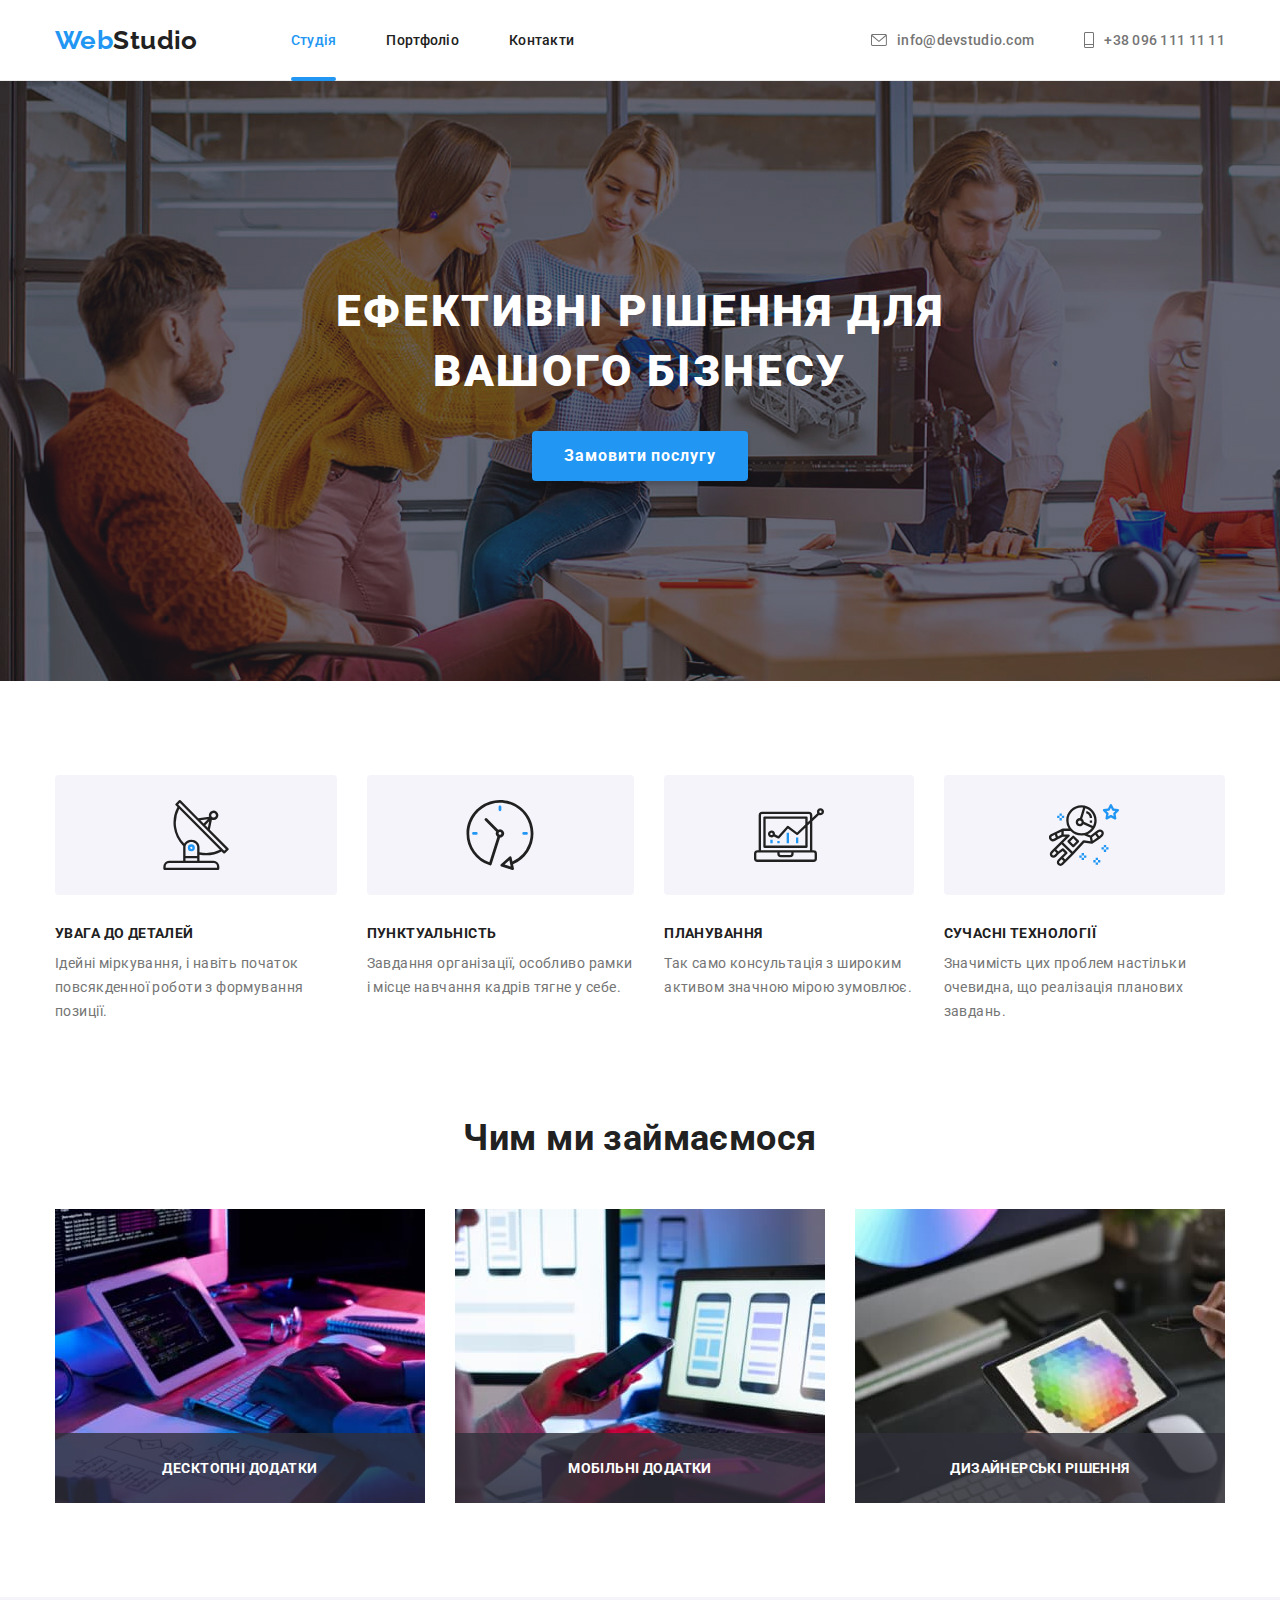
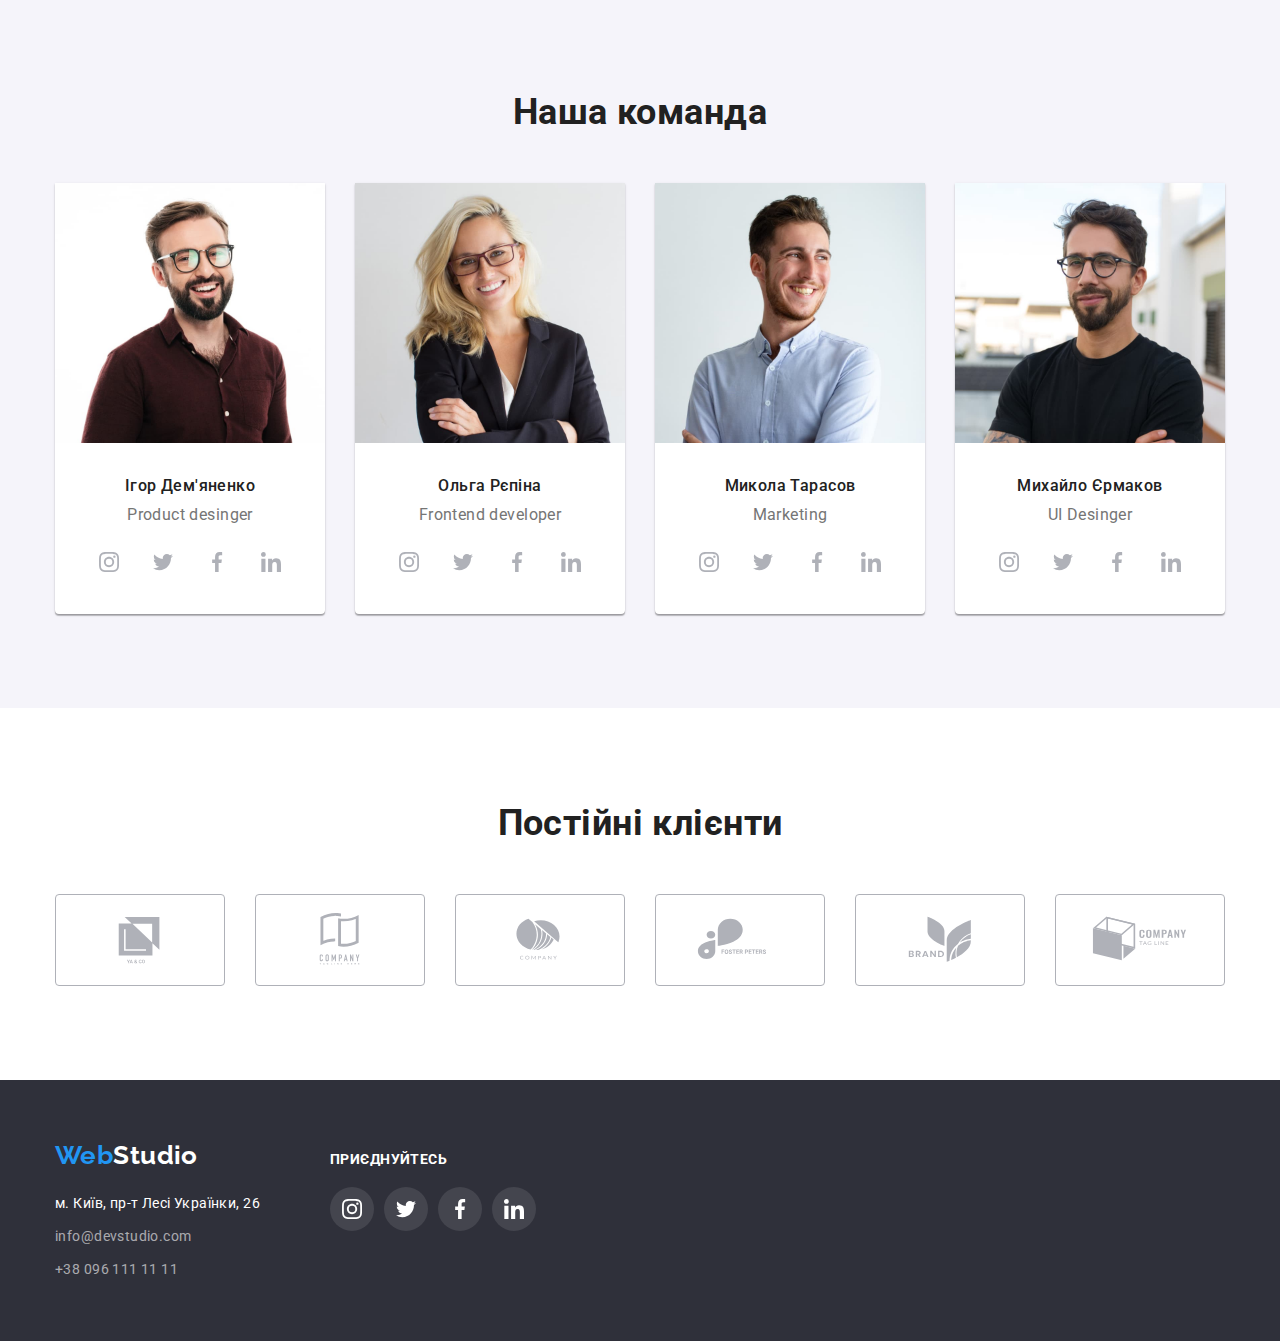
==== commit 038c4a71: "update for school work" ====
--- a/index.html
+++ b/index.html
@@ -40,15 +40,16 @@
       <ul class="contacts-header">
         <li class="item">
           <a href="mailto:info@devstudio.com" class="contact-header nav-link">
-            <svg width="16" height="12">
-              <use href="./images/icons/symbol-defs.svg#icon-envelope-hover"></use>
+            <svg width="16" height="12" viewBox="0 0 43 32">
+            <path d="M38.667 0H4C1.794 0 0 1.794 0 4v24c0 2.206 1.794 4 4 4h34.667c2.206 0 4-1.794 4-4V4c0-2.206-1.794-4-4-4zm0 2.667c.181 0 .353.038.511.103L21.334 18.236 3.49 2.77a1.32 1.32 0 0 1 .511-.103h34.667zm0 26.666H4A1.334 1.334 0 0 1 2.667 28V5.587L20.46 21.008a1.335 1.335 0 0 0 1.748 0L40.001 5.587V28c0 .736-.598 1.333-1.333 1.333z"/>
+       
             </svg>
             info@devstudio.com</a>
         </li>
         <li class="item">
           <a href="tel:+380961111111" class="contact-header nav-link">
-            <svg width="10" height="16">
-              <use href="./images/icons/symbol-defs.svg#icon-Vector"></use>
+            <svg width="10" height="16" viewBox="0 0 20 32">
+                          <path d="M17 0H3C1.346 0 0 1.346 0 3v26c0 1.654 1.346 3 3 3h14c1.654 0 3-1.346 3-3V3c0-1.654-1.346-3-3-3zM3 2h14a1 1 0 0 1 1 1v21H2V3a1 1 0 0 1 1-1zm14 28H3a1 1 0 0 1-1-1v-3h16v3a1 1 0 0 1-1 1z"/>
             </svg>
             +38 096 111 11 11</a>
         </li>
@@ -70,8 +71,10 @@
         <ul class="fatures-list">
           <li>
             <div class="feature__wrp">
-              <svg width="70" height="70">
-                <use href="./images/icons/symbol-defs.svg#icon-antenna"></use>
+              <svg width="70" height="70" viewBox="0 0 32 32">
+              <path fill="#212121" style="fill:var(--color1, #212121)" d="m30.773 22.098-8.443-8.505.937-4.615c.242.094.499.144.758.146h.006a2.159 2.159 0 1 0-2.008-1.435l-4.96.605L8.972.161a.534.534 0 0 0-.377-.16.532.532 0 0 0-.373.155L6.709 1.66a.534.534 0 0 0 0 .754l.814.826a14.943 14.943 0 0 0 2.519 17.663.513.513 0 0 0 .146.098c-.034.18-.051.364-.052.547v6.187h-6.4a2.67 2.67 0 0 0-2.667 2.667v1.067c0 .295.239.533.533.533h24.533a.533.533 0 0 0 .533-.533v-1.067a2.67 2.67 0 0 0-2.667-2.667h-6.4v-2.742a15.09 15.09 0 0 0 3.049.32 14.854 14.854 0 0 0 7.04-1.783l.818.823a.534.534 0 0 0 .377.16.532.532 0 0 0 .373-.155l1.513-1.504a.534.534 0 0 0 0-.754zM23.28 6.233a1.066 1.066 0 1 1 .752 1.822h-.003a1.067 1.067 0 0 1-.747-1.823h-.002zm-1.256 3.505-.598 2.946-1.175-1.182 1.774-1.763zm-.605-.902-1.92 1.909-1.485-1.493 3.405-.415zM24.004 28.8a1.6 1.6 0 0 1 1.6 1.6v.533H2.137V30.4a1.6 1.6 0 0 1 1.6-1.6h20.267zm-7.467-2.133v1.067h-5.333v-1.067h5.333zM11.204 25.6v-4.053c0-1.294 1.196-2.347 2.667-2.347s2.667 1.053 2.667 2.347V25.6h-5.333zm6.4-1.696v-2.357c0-1.882-1.675-3.413-3.733-3.413a3.8 3.8 0 0 0-3.281 1.786A13.87 13.87 0 0 1 8.311 4.033l18.602 18.708a13.818 13.818 0 0 1-9.309 1.163zm11.289-.684L7.836 2.039l.755-.752 7.935 7.98c.004 0 .006.007.01.01l13.115 13.191-.757.752z"/>
+            <path fill="#2196f3" style="fill:var(--color2, #2196f3)" d="M13.876 20.267h-.005a1.6 1.6 0 1 0-.004 3.2h.005a1.6 1.6 0 1 0 .004-3.2zm.373 1.978a.534.534 0 0 1-.752-.756.534.534 0 0 1 .373-.155.532.532 0 0 1 .373.911h.005z"/>
+        
               </svg>
             </div>
             <h3 class="feature-name">УВАГА ДО ДЕТАЛЕЙ</h3>
@@ -82,8 +85,10 @@
           </li>
           <li>
             <div class="feature__wrp">
-              <svg width="70" height="70">
-                <use href="./images/icons/symbol-defs.svg#icon-clock"></use>
+              <svg width="70" height="70" viewBox="0 0 32 32">
+                   <path fill="#212121" style="fill:var(--color1, #212121)" d="M31.297 15.301C31.295 6.849 24.442-.002 15.989 0S.686 6.855.688 15.308a15.304 15.304 0 0 0 10.649 14.576.662.662 0 0 0 .529-.065.637.637 0 0 0 .283-.356l3.865-12.25a1.912 1.912 0 1 0-.84-3.635l-5.106-5.107a.637.637 0 0 0-.902.902l5.103 5.109a1.876 1.876 0 0 0 .536 2.309l-3.683 11.673C3.844 25.783.118 17.71 2.799 10.432S13.553-.572 20.831 2.109s11.004 10.754 8.323 18.032a14.042 14.042 0 0 1-7.462 7.973l-.398-1.874a.638.638 0 0 0-1.048-.344l-3.837 3.426a.637.637 0 0 0 .231 1.084l4.899 1.563a.638.638 0 0 0 .819-.74l-.391-1.839a15.255 15.255 0 0 0 9.329-14.089zm-15.305-.637a.638.638 0 1 1 0 1.277.638.638 0 0 1 0-1.277zm2.101 14.864 2.184-1.948.603 2.84-2.787-.892z"/>
+            <path fill="#2196f3" style="fill:var(--color2, #2196f3)" d="M15.354 3.185V4.46a.638.638 0 1 0 1.276 0V3.185a.638.638 0 0 0-1.276 0zM3.876 14.664a.638.638 0 0 0 0 1.276h1.275a.638.638 0 1 0 0-1.276H3.876zM28.108 15.939a.638.638 0 1 0 0-1.276h-1.275a.638.638 0 0 0 0 1.276h1.275z"/>
+       
               </svg>
             </div>
             <h3 class="feature-name">ПУНКТУАЛЬНІСТЬ</h3>
@@ -94,8 +99,10 @@
           </li>
           <li>
             <div class="feature__wrp">
-              <svg width="70" height="70">
-                <use href="./images/icons/symbol-defs.svg#icon-diagram"></use>
+              <svg width="70" height="70"  viewBox="0 0 32 32">
+                 <path fill="#2196f3" style="fill:var(--color2, #2196f3)" d="M14.926 14.965h1.066v4.798h-1.066v-4.797zM19.19 17.097h1.066v2.665H19.19v-2.665zM10.661 18.696h1.066v1.066h-1.066v-1.066zM7.463 18.163h1.066v1.599H7.463v-1.599z"/>
+            <path fill="#212121" style="fill:var(--color1, #212121)" d="M1.599 28.291h25.587a1.6 1.6 0 0 0 1.599-1.599V24.56a1.6 1.6 0 0 0-1.599-1.599h-.533V9.668L29.681 6.8a1.608 1.608 0 1 0-.746-.763L26.654 8.2V6.97a1.6 1.6 0 0 0-1.599-1.599H3.733A1.6 1.6 0 0 0 2.134 6.97v15.992h-.533a1.6 1.6 0 0 0-1.599 1.599v2.132a1.6 1.6 0 0 0 1.599 1.599zM30.384 4.837a.533.533 0 1 1 0 1.067.533.533 0 0 1 0-1.067zM3.198 6.969c0-.294.239-.533.533-.533h21.322c.294 0 .533.239.533.533v2.239l-1.066 1.013V8.035a.533.533 0 0 0-.533-.533H4.797a.533.533 0 0 0-.533.533v13.326c0 .294.239.533.533.533h19.19a.533.533 0 0 0 .533-.533v-9.674l1.066-1.01v12.284H3.198V6.969zm4.798 6.93a1.598 1.598 0 1 0 1.107 2.749l1.853.93a.532.532 0 0 0 .636-.123l3.939-4.431 3.872 2.901a.533.533 0 0 0 .686-.039l3.365-3.188v8.131H5.33V8.569h18.124v2.66l-3.771 3.572-3.904-2.927a.533.533 0 0 0-.718.072l-3.993 4.493-1.493-.746c.011-.064.018-.129.02-.193a1.6 1.6 0 0 0-1.599-1.599zm.533 1.599a.533.533 0 1 1-1.067 0 .533.533 0 0 1 1.067 0zm3.198 8.529h5.331v.533a.533.533 0 0 1-.533.533h-4.264a.533.533 0 0 1-.533-.533v-.533zm-10.661.533c0-.294.239-.533.533-.533h9.062v.533a1.6 1.6 0 0 0 1.599 1.599h4.264a1.6 1.6 0 0 0 1.599-1.599v-.533h9.062c.294 0 .533.239.533.533v2.132a.533.533 0 0 1-.533.533H1.598a.533.533 0 0 1-.533-.533V24.56z"/>
+       
               </svg>
             </div>
             <h3 class="feature-name">ПЛАНУВАННЯ</h3>
@@ -105,8 +112,12 @@
           </li>
           <li>
             <div class="feature__wrp">
-              <svg width="70" height="70">
-                <use href="./images/icons/symbol-defs.svg#icon-astronaut"></use>
+              <svg width="70" height="70" viewBox="0 0 32 32">
+                     <path fill="#2196f3" style="fill:var(--color2, #2196f3)" d="M31.974 4.524a.534.534 0 0 0-.43-.363l-1.91-.278-.855-1.731c-.179-.365-.777-.365-.956 0l-.855 1.731-1.91.278a.535.535 0 0 0-.296.91l1.383 1.348-.326 1.903c-.034.2.048.402.212.522a.53.53 0 0 0 .562.04l1.709-.899 1.709.899a.536.536 0 0 0 .775-.563l-.326-1.903 1.383-1.348a.536.536 0 0 0 .135-.547zm-2.463 1.327a.534.534 0 0 0-.153.472l.191 1.114-1-.526a.533.533 0 0 0-.498 0l-1.001.526.191-1.114a.534.534 0 0 0-.153-.472l-.81-.789 1.119-.163a.532.532 0 0 0 .402-.292l.5-1.013.5 1.013a.535.535 0 0 0 .402.292l1.119.163-.809.789zM26.134 20.522h-1.067v1.067h1.067v-1.067zM26.134 22.656h-1.067v1.067h1.067v-1.067zM27.2 21.589h-1.067v1.067H27.2v-1.067zM25.067 21.589H24v1.067h1.067v-1.067zM22.4 26.389h-1.067v1.067H22.4v-1.067zM22.4 28.522h-1.067v1.067H22.4v-1.067zM23.467 27.456H22.4v1.067h1.067v-1.067zM21.333 27.456h-1.067v1.067h1.067v-1.067zM16 24.256h-1.067v1.067H16v-1.067zM16 26.389h-1.067v1.067H16v-1.067zM17.067 25.322H16v1.067h1.067v-1.067zM14.933 25.322h-1.067v1.067h1.067v-1.067zM5.867 6.122H4.8v1.067h1.067V6.122zM5.867 8.255H4.8v1.067h1.067V8.255z"/>
+            <path fill="#2196f3" style="fill:var(--color2, #2196f3)" d="M6.933 7.189H5.866v1.067h1.067V7.189zM4.8 7.189H3.733v1.067H4.8V7.189z"/>
+            <path fill="#212121" style="fill:var(--color1, #212121)" d="M24.715 14.159a1.775 1.775 0 0 0-1.188-.705 1.778 1.778 0 0 0-1.34.352l-1.252.96-1.898 1.417-1.358-.541c2.421-1.086 4.114-3.508 4.114-6.32 0-3.823-3.123-6.933-6.961-6.933s-6.961 3.11-6.961 6.933a6.86 6.86 0 0 0 1.12 3.758l-2.764-.024h-.005c-.009 0-.015.004-.023.005a.515.515 0 0 0-.155.031l-.038.013c-.006.003-.013.003-.019.006l-3.233 1.596-.001.001-1.893.911a.397.397 0 0 0-.063.035 1.779 1.779 0 0 0-.598 2.295c.22.429.595.745 1.056.889a1.776 1.776 0 0 0 1.378-.128l1.388-.738 2.264-1.169 1.357-.008L2.2 22.211l-.002.001-1.339 1.333c-.316.315-.49.732-.49 1.178s.174.863.49 1.179c.325.323.752.485 1.179.485s.854-.162 1.18-.485l1.314-1.309 1.741-1.3.901.897-1.762 1.754-.002.001-1.339 1.333c-.316.315-.49.732-.49 1.178s.174.863.49 1.179c.325.323.753.485 1.18.485s.855-.162 1.18-.485l3.482-3.467.001-.002 1.01-1-.004-.004c.006-.006.015-.009.022-.015l5.166-5.658 3.471.494a.52.52 0 0 0 .262-.033c.018-.006.033-.015.05-.023.019-.01.039-.015.058-.027l3.213-2.133c.012-.008.018-.021.029-.029.013-.01.029-.014.041-.026l1.271-1.191c.662-.62.753-1.635.212-2.362zM2.13 17.77a.714.714 0 0 1-.558.052.717.717 0 0 1-.213-1.26l1.314-.632.449 1.312-.992.528zm3.498-1.828-1.548.8-.439-1.283 2.027-1.001-.04 1.484zm15.099-6.62a5.79 5.79 0 0 1-.599 2.559l-4.181-1.899a1.863 1.863 0 0 0-.788-1.388l1.464-4.86c2.378.756 4.105 2.974 4.105 5.588zm-11.789 0c0-3.235 2.644-5.867 5.894-5.867.253 0 .5.021.745.052l-1.432 4.754c-.019-.001-.037-.006-.057-.006-1.033 0-1.873.837-1.873 1.867s.84 1.867 1.873 1.867c.694 0 1.294-.383 1.618-.945l3.862 1.755a5.894 5.894 0 0 1-4.737 2.39c-3.25 0-5.894-2.632-5.894-5.867zm5.956.8c0 .441-.362.8-.806.8s-.806-.359-.806-.8c0-.441.362-.8.806-.8s.806.359.806.8zM2.465 25.146a.608.608 0 0 1-.854.001.592.592 0 0 1 0-.844l.962-.958.851.848-.959.955zm3.214 3.734a.608.608 0 0 1-.855.001.592.592 0 0 1 0-.844l.963-.959.852.848-.96.955zm3.481-3.469-.002.001-1.765 1.76-.852-.848 1.763-1.755.002-.001c.04-.04.065-.088.09-.135.007-.014.02-.026.026-.04.017-.041.019-.085.026-.129.003-.025.014-.047.014-.073 0-.036-.013-.07-.02-.106-.006-.032-.006-.065-.019-.095a.55.55 0 0 0-.091-.138c-.01-.012-.014-.027-.025-.038h-.001l-.001-.002-1.607-1.6c-.017-.017-.039-.024-.058-.038a.507.507 0 0 0-.087-.058.515.515 0 0 0-.093-.033.507.507 0 0 0-.103-.02.5.5 0 0 0-.095.005.53.53 0 0 0-.104.02.477.477 0 0 0-.094.045c-.02.011-.042.015-.061.029L4.23 23.486l-.901-.897 2.399-2.386 4.361 4.289-.928.919zm6.819-7.017c-.015-.002-.03.004-.045.003a.556.556 0 0 0-.3.075.492.492 0 0 0-.083.061c-.013.011-.028.017-.04.029l-4.698 5.146-4.328-4.257 2.833-2.818a.534.534 0 0 0-.379-.911v-.001l-2.219.013.028-1.607 3.104.027a6.947 6.947 0 0 0 4.981 2.101c.437 0 .864-.045 1.279-.123.04.032.079.065.13.085l2.41.96.331 1.644-3.003-.427zm4.041.178-.313-1.558 1.446-1.08.947 1.257-2.08 1.381zm3.754-2.831-.838.785-.931-1.236.831-.637a.735.735 0 0 1 .543-.143.718.718 0 0 1 .48.284.713.713 0 0 1-.085.947z"/>
+            <path fill="#212121" style="fill:var(--color1, #212121)" d="m13.602 18.544-2.143-2.133a.534.534 0 0 0-.753 0l-2.142 2.133a.537.537 0 0 0 0 .756l2.142 2.133a.536.536 0 0 0 .753 0l2.143-2.133a.535.535 0 0 0 0-.756zm-2.519 1.759-1.387-1.381 1.387-1.381 1.387 1.381-1.387 1.381zM17.164 5.071l-.258 1.036c.071.018 1.738.452 1.738 2.149h1.067c0-2.017-1.666-2.965-2.547-3.185zM19.711 9.322h-1.067v1.067h1.067V9.322z"/>
+       
               </svg>
             </div>
             <h3 class="feature-name">СУЧАСНІ ТЕХНОЛОГІЇ</h3>
@@ -160,29 +171,33 @@
             <ul class="social-links-list">
               <li class="item">
                 <a href="">
-                  <svg height="20px" width="20px">
-                    <use href="./images/icons/symbol-defs.svg#icon-instagram"></use>
-                  </svg>
-                </a>
-              </li>
-              <li class="item">
-                <a href="">
-                  <svg height="20px" width="20px">
-                    <use href="./images/icons/symbol-defs.svg#icon-twitter"></use>
-                  </svg>
-                </a>
-              </li>
-              <li class="item">
-                <a href="">
-                  <svg height="20px" width="20px">
-                    <use href="./images/icons/symbol-defs.svg#icon-facebook"></use>
-                  </svg>
-                </a>
-              </li>
-              <li class="item">
-                <a href="">
-                  <svg height="20px" width="20px">
-                    <use href="./images/icons/symbol-defs.svg#icon-linkedin"></use>
+                  <svg height="20px" width="20px" viewBox="0 0 32 32">
+                  <path d="M31.969 9.408c-.075-1.7-.35-2.869-.744-3.882a7.806 7.806 0 0 0-1.851-2.838A7.867 7.867 0 0 0 26.542.844C25.523.45 24.36.175 22.66.1 20.947.019 20.403 0 16.059 0s-4.888.019-6.595.094c-1.7.075-2.869.35-3.882.744a7.803 7.803 0 0 0-2.838 1.85A7.867 7.867 0 0 0 .9 5.52C.506 6.539.231 7.702.156 9.402c-.081 1.713-.1 2.257-.1 6.601s.019 4.888.094 6.595c.075 1.7.35 2.869.744 3.882a7.895 7.895 0 0 0 1.85 2.838 7.867 7.867 0 0 0 2.832 1.844c1.019.394 2.182.669 3.882.744 1.706.075 2.25.094 6.595.094s4.888-.019 6.595-.094c1.7-.075 2.869-.35 3.882-.744a8.184 8.184 0 0 0 4.682-4.682c.394-1.019.669-2.182.744-3.882.075-1.707.094-2.251.094-6.595s-.006-4.888-.081-6.595zm-2.882 13.065c-.069 1.563-.331 2.407-.55 2.969a5.31 5.31 0 0 1-3.038 3.038c-.563.219-1.413.481-2.969.55-1.688.075-2.194.094-6.464.094s-4.782-.019-6.464-.094c-1.563-.069-2.407-.331-2.969-.55a4.926 4.926 0 0 1-1.838-1.194 4.974 4.974 0 0 1-1.194-1.838c-.219-.563-.481-1.413-.55-2.969-.075-1.688-.094-2.194-.094-6.464s.019-4.782.094-6.464c.069-1.563.331-2.407.55-2.969a4.868 4.868 0 0 1 1.2-1.838A4.974 4.974 0 0 1 6.639 3.55c.563-.219 1.413-.481 2.969-.55 1.688-.075 2.194-.094 6.464-.094 4.276 0 4.782.019 6.464.094 1.563.069 2.407.331 2.969.55a4.914 4.914 0 0 1 1.838 1.194 4.974 4.974 0 0 1 1.194 1.838c.219.563.481 1.413.55 2.969.075 1.688.094 2.194.094 6.464s-.019 4.77-.094 6.458z"/>
+            <path d="M16.059 7.783c-4.538 0-8.22 3.682-8.22 8.22s3.682 8.22 8.22 8.22c4.539 0 8.22-3.682 8.22-8.22s-3.682-8.22-8.22-8.22zm0 13.552a5.333 5.333 0 0 1 0-10.664 5.333 5.333 0 0 1 0 10.664zM26.524 7.458a1.919 1.919 0 1 1-3.838 0 1.919 1.919 0 0 1 3.838 0z"/>
+        
+                  </svg>
+                </a>
+              </li>
+              <li class="item">
+                <a href="">
+                  <svg height="20px" width="20px" viewBox="0 0 32 32">
+                                <path d="M32 6.078c-1.19.522-2.458.868-3.78 1.036a6.523 6.523 0 0 0 2.886-3.626 13.11 13.11 0 0 1-4.16 1.588A6.574 6.574 0 0 0 22.154 3c-3.632 0-6.556 2.948-6.556 6.562 0 .52.044 1.02.152 1.496-5.454-.266-10.28-2.88-13.522-6.862a6.605 6.605 0 0 0-.898 3.316 6.57 6.57 0 0 0 2.914 5.452 6.479 6.479 0 0 1-2.964-.808v.072c0 3.188 2.274 5.836 5.256 6.446a6.548 6.548 0 0 1-1.72.216 5.8 5.8 0 0 1-1.242-.112c.85 2.598 3.262 4.508 6.13 4.57a13.182 13.182 0 0 1-8.134 2.798c-.538 0-1.054-.024-1.57-.09A18.469 18.469 0 0 0 10.064 29c12.072 0 18.672-10 18.672-18.668 0-.29-.01-.57-.024-.848A13.087 13.087 0 0 0 32 6.078z"/>
+
+                  </svg>
+                </a>
+              </li>
+              <li class="item">
+                <a href="">
+                  <svg height="20px" width="20px" viewBox="0 0 32 32">
+                              <path d="M21.329 5.313h2.921V.225C23.746.156 22.013 0 19.994 0c-4.212 0-7.097 2.649-7.097 7.519V12H8.249v5.688h4.648V32h5.699V17.689h4.46l.708-5.688h-5.169V8.082c.001-1.644.444-2.769 2.735-2.769z"/>
+
+                  </svg>
+                </a>
+              </li>
+              <li class="item">
+                <a href="">
+                 <svg height="20px" width="20px"  viewBox="0 0 32 32">
+            <path d="M31.992 32v-.001H32V20.263c0-5.741-1.236-10.164-7.948-10.164-3.227 0-5.392 1.771-6.276 3.449h-.093v-2.913h-6.364v21.364h6.627V21.42c0-2.785.528-5.479 3.977-5.479 3.399 0 3.449 3.179 3.449 5.657v10.401h6.62zM.528 10.636h6.635V32H.528V10.636zM3.843 0C1.722 0 0 1.721 0 3.843s1.721 3.879 3.843 3.879c2.121 0 3.843-1.757 3.843-3.879A3.846 3.846 0 0 0 3.843 0z"/>
                   </svg>
                 </a>
               </li>
@@ -195,29 +210,33 @@
             <ul class="social-links-list">
               <li class="item">
                 <a href="">
-                  <svg height="20px" width="20px">
-                    <use href="./images/icons/symbol-defs.svg#icon-instagram"></use>
-                  </svg>
-                </a>
-              </li>
-              <li class="item">
-                <a href="">
-                  <svg height="20px" width="20px">
-                    <use href="./images/icons/symbol-defs.svg#icon-twitter"></use>
-                  </svg>
-                </a>
-              </li>
-              <li class="item">
-                <a href="">
-                  <svg height="20px" width="20px">
-                    <use href="./images/icons/symbol-defs.svg#icon-facebook"></use>
-                  </svg>
-                </a>
-              </li>
-              <li class="item">
-                <a href="">
-                  <svg height="20px" width="20px">
-                    <use href="./images/icons/symbol-defs.svg#icon-linkedin"></use>
+                 <svg height="20px" width="20px" viewBox="0 0 32 32">
+                  <path d="M31.969 9.408c-.075-1.7-.35-2.869-.744-3.882a7.806 7.806 0 0 0-1.851-2.838A7.867 7.867 0 0 0 26.542.844C25.523.45 24.36.175 22.66.1 20.947.019 20.403 0 16.059 0s-4.888.019-6.595.094c-1.7.075-2.869.35-3.882.744a7.803 7.803 0 0 0-2.838 1.85A7.867 7.867 0 0 0 .9 5.52C.506 6.539.231 7.702.156 9.402c-.081 1.713-.1 2.257-.1 6.601s.019 4.888.094 6.595c.075 1.7.35 2.869.744 3.882a7.895 7.895 0 0 0 1.85 2.838 7.867 7.867 0 0 0 2.832 1.844c1.019.394 2.182.669 3.882.744 1.706.075 2.25.094 6.595.094s4.888-.019 6.595-.094c1.7-.075 2.869-.35 3.882-.744a8.184 8.184 0 0 0 4.682-4.682c.394-1.019.669-2.182.744-3.882.075-1.707.094-2.251.094-6.595s-.006-4.888-.081-6.595zm-2.882 13.065c-.069 1.563-.331 2.407-.55 2.969a5.31 5.31 0 0 1-3.038 3.038c-.563.219-1.413.481-2.969.55-1.688.075-2.194.094-6.464.094s-4.782-.019-6.464-.094c-1.563-.069-2.407-.331-2.969-.55a4.926 4.926 0 0 1-1.838-1.194 4.974 4.974 0 0 1-1.194-1.838c-.219-.563-.481-1.413-.55-2.969-.075-1.688-.094-2.194-.094-6.464s.019-4.782.094-6.464c.069-1.563.331-2.407.55-2.969a4.868 4.868 0 0 1 1.2-1.838A4.974 4.974 0 0 1 6.639 3.55c.563-.219 1.413-.481 2.969-.55 1.688-.075 2.194-.094 6.464-.094 4.276 0 4.782.019 6.464.094 1.563.069 2.407.331 2.969.55a4.914 4.914 0 0 1 1.838 1.194 4.974 4.974 0 0 1 1.194 1.838c.219.563.481 1.413.55 2.969.075 1.688.094 2.194.094 6.464s-.019 4.77-.094 6.458z"/>
+            <path d="M16.059 7.783c-4.538 0-8.22 3.682-8.22 8.22s3.682 8.22 8.22 8.22c4.539 0 8.22-3.682 8.22-8.22s-3.682-8.22-8.22-8.22zm0 13.552a5.333 5.333 0 0 1 0-10.664 5.333 5.333 0 0 1 0 10.664zM26.524 7.458a1.919 1.919 0 1 1-3.838 0 1.919 1.919 0 0 1 3.838 0z"/>
+        
+                  </svg>
+                </a>
+              </li>
+              <li class="item">
+                <a href="">
+                 <svg height="20px" width="20px" viewBox="0 0 32 32">
+                                <path d="M32 6.078c-1.19.522-2.458.868-3.78 1.036a6.523 6.523 0 0 0 2.886-3.626 13.11 13.11 0 0 1-4.16 1.588A6.574 6.574 0 0 0 22.154 3c-3.632 0-6.556 2.948-6.556 6.562 0 .52.044 1.02.152 1.496-5.454-.266-10.28-2.88-13.522-6.862a6.605 6.605 0 0 0-.898 3.316 6.57 6.57 0 0 0 2.914 5.452 6.479 6.479 0 0 1-2.964-.808v.072c0 3.188 2.274 5.836 5.256 6.446a6.548 6.548 0 0 1-1.72.216 5.8 5.8 0 0 1-1.242-.112c.85 2.598 3.262 4.508 6.13 4.57a13.182 13.182 0 0 1-8.134 2.798c-.538 0-1.054-.024-1.57-.09A18.469 18.469 0 0 0 10.064 29c12.072 0 18.672-10 18.672-18.668 0-.29-.01-.57-.024-.848A13.087 13.087 0 0 0 32 6.078z"/>
+
+                  </svg>
+                </a>
+              </li>
+              <li class="item">
+                <a href="">
+                  <svg height="20px" width="20px" viewBox="0 0 32 32">
+                              <path d="M21.329 5.313h2.921V.225C23.746.156 22.013 0 19.994 0c-4.212 0-7.097 2.649-7.097 7.519V12H8.249v5.688h4.648V32h5.699V17.689h4.46l.708-5.688h-5.169V8.082c.001-1.644.444-2.769 2.735-2.769z"/>
+
+                  </svg>
+                </a>
+              </li>
+              <li class="item">
+                <a href="">
+                  <svg height="20px" width="20px"  viewBox="0 0 32 32">
+            <path d="M31.992 32v-.001H32V20.263c0-5.741-1.236-10.164-7.948-10.164-3.227 0-5.392 1.771-6.276 3.449h-.093v-2.913h-6.364v21.364h6.627V21.42c0-2.785.528-5.479 3.977-5.479 3.399 0 3.449 3.179 3.449 5.657v10.401h6.62zM.528 10.636h6.635V32H.528V10.636zM3.843 0C1.722 0 0 1.721 0 3.843s1.721 3.879 3.843 3.879c2.121 0 3.843-1.757 3.843-3.879A3.846 3.846 0 0 0 3.843 0z"/>
                   </svg>
                 </a>
               </li>
@@ -230,29 +249,33 @@
             <ul class="social-links-list">
               <li class="item">
                 <a href="">
-                  <svg height="20px" width="20px">
-                    <use href="./images/icons/symbol-defs.svg#icon-instagram"></use>
-                  </svg>
-                </a>
-              </li>
-              <li class="item">
-                <a href="">
-                  <svg height="20px" width="20px">
-                    <use href="./images/icons/symbol-defs.svg#icon-twitter"></use>
-                  </svg>
-                </a>
-              </li>
-              <li class="item">
-                <a href="">
-                  <svg height="20px" width="20px">
-                    <use href="./images/icons/symbol-defs.svg#icon-facebook"></use>
-                  </svg>
-                </a>
-              </li>
-              <li class="item">
-                <a href="">
-                  <svg height="20px" width="20px">
-                    <use href="./images/icons/symbol-defs.svg#icon-linkedin"></use>
+                 <svg height="20px" width="20px" viewBox="0 0 32 32">
+                  <path d="M31.969 9.408c-.075-1.7-.35-2.869-.744-3.882a7.806 7.806 0 0 0-1.851-2.838A7.867 7.867 0 0 0 26.542.844C25.523.45 24.36.175 22.66.1 20.947.019 20.403 0 16.059 0s-4.888.019-6.595.094c-1.7.075-2.869.35-3.882.744a7.803 7.803 0 0 0-2.838 1.85A7.867 7.867 0 0 0 .9 5.52C.506 6.539.231 7.702.156 9.402c-.081 1.713-.1 2.257-.1 6.601s.019 4.888.094 6.595c.075 1.7.35 2.869.744 3.882a7.895 7.895 0 0 0 1.85 2.838 7.867 7.867 0 0 0 2.832 1.844c1.019.394 2.182.669 3.882.744 1.706.075 2.25.094 6.595.094s4.888-.019 6.595-.094c1.7-.075 2.869-.35 3.882-.744a8.184 8.184 0 0 0 4.682-4.682c.394-1.019.669-2.182.744-3.882.075-1.707.094-2.251.094-6.595s-.006-4.888-.081-6.595zm-2.882 13.065c-.069 1.563-.331 2.407-.55 2.969a5.31 5.31 0 0 1-3.038 3.038c-.563.219-1.413.481-2.969.55-1.688.075-2.194.094-6.464.094s-4.782-.019-6.464-.094c-1.563-.069-2.407-.331-2.969-.55a4.926 4.926 0 0 1-1.838-1.194 4.974 4.974 0 0 1-1.194-1.838c-.219-.563-.481-1.413-.55-2.969-.075-1.688-.094-2.194-.094-6.464s.019-4.782.094-6.464c.069-1.563.331-2.407.55-2.969a4.868 4.868 0 0 1 1.2-1.838A4.974 4.974 0 0 1 6.639 3.55c.563-.219 1.413-.481 2.969-.55 1.688-.075 2.194-.094 6.464-.094 4.276 0 4.782.019 6.464.094 1.563.069 2.407.331 2.969.55a4.914 4.914 0 0 1 1.838 1.194 4.974 4.974 0 0 1 1.194 1.838c.219.563.481 1.413.55 2.969.075 1.688.094 2.194.094 6.464s-.019 4.77-.094 6.458z"/>
+            <path d="M16.059 7.783c-4.538 0-8.22 3.682-8.22 8.22s3.682 8.22 8.22 8.22c4.539 0 8.22-3.682 8.22-8.22s-3.682-8.22-8.22-8.22zm0 13.552a5.333 5.333 0 0 1 0-10.664 5.333 5.333 0 0 1 0 10.664zM26.524 7.458a1.919 1.919 0 1 1-3.838 0 1.919 1.919 0 0 1 3.838 0z"/>
+        
+                  </svg>
+                </a>
+              </li>
+              <li class="item">
+                <a href="">
+                  <svg height="20px" width="20px" viewBox="0 0 32 32">
+                                <path d="M32 6.078c-1.19.522-2.458.868-3.78 1.036a6.523 6.523 0 0 0 2.886-3.626 13.11 13.11 0 0 1-4.16 1.588A6.574 6.574 0 0 0 22.154 3c-3.632 0-6.556 2.948-6.556 6.562 0 .52.044 1.02.152 1.496-5.454-.266-10.28-2.88-13.522-6.862a6.605 6.605 0 0 0-.898 3.316 6.57 6.57 0 0 0 2.914 5.452 6.479 6.479 0 0 1-2.964-.808v.072c0 3.188 2.274 5.836 5.256 6.446a6.548 6.548 0 0 1-1.72.216 5.8 5.8 0 0 1-1.242-.112c.85 2.598 3.262 4.508 6.13 4.57a13.182 13.182 0 0 1-8.134 2.798c-.538 0-1.054-.024-1.57-.09A18.469 18.469 0 0 0 10.064 29c12.072 0 18.672-10 18.672-18.668 0-.29-.01-.57-.024-.848A13.087 13.087 0 0 0 32 6.078z"/>
+
+                  </svg>
+                </a>
+              </li>
+              <li class="item">
+                <a href="">
+                  <svg height="20px" width="20px" viewBox="0 0 32 32">
+                              <path d="M21.329 5.313h2.921V.225C23.746.156 22.013 0 19.994 0c-4.212 0-7.097 2.649-7.097 7.519V12H8.249v5.688h4.648V32h5.699V17.689h4.46l.708-5.688h-5.169V8.082c.001-1.644.444-2.769 2.735-2.769z"/>
+
+                  </svg>
+                </a>
+              </li>
+              <li class="item">
+                <a href="">
+                  <svg height="20px" width="20px"  viewBox="0 0 32 32">
+            <path d="M31.992 32v-.001H32V20.263c0-5.741-1.236-10.164-7.948-10.164-3.227 0-5.392 1.771-6.276 3.449h-.093v-2.913h-6.364v21.364h6.627V21.42c0-2.785.528-5.479 3.977-5.479 3.399 0 3.449 3.179 3.449 5.657v10.401h6.62zM.528 10.636h6.635V32H.528V10.636zM3.843 0C1.722 0 0 1.721 0 3.843s1.721 3.879 3.843 3.879c2.121 0 3.843-1.757 3.843-3.879A3.846 3.846 0 0 0 3.843 0z"/>
                   </svg>
                 </a>
               </li>
@@ -265,29 +288,33 @@
             <ul class="social-links-list">
               <li class="item">
                 <a href="">
-                  <svg height="20px" width="20px">
-                    <use href="./images/icons/symbol-defs.svg#icon-instagram"></use>
-                  </svg>
-                </a>
-              </li>
-              <li class="item">
-                <a href="">
-                  <svg height="20px" width="20px">
-                    <use href="./images/icons/symbol-defs.svg#icon-twitter"></use>
-                  </svg>
-                </a>
-              </li>
-              <li class="item">
-                <a href="">
-                  <svg height="20px" width="20px">
-                    <use href="./images/icons/symbol-defs.svg#icon-facebook"></use>
-                  </svg>
-                </a>
-              </li>
-              <li class="item">
-                <a href="">
-                  <svg height="20px" width="20px">
-                    <use href="./images/icons/symbol-defs.svg#icon-linkedin"></use>
+                  <svg height="20px" width="20px" viewBox="0 0 32 32">
+                  <path d="M31.969 9.408c-.075-1.7-.35-2.869-.744-3.882a7.806 7.806 0 0 0-1.851-2.838A7.867 7.867 0 0 0 26.542.844C25.523.45 24.36.175 22.66.1 20.947.019 20.403 0 16.059 0s-4.888.019-6.595.094c-1.7.075-2.869.35-3.882.744a7.803 7.803 0 0 0-2.838 1.85A7.867 7.867 0 0 0 .9 5.52C.506 6.539.231 7.702.156 9.402c-.081 1.713-.1 2.257-.1 6.601s.019 4.888.094 6.595c.075 1.7.35 2.869.744 3.882a7.895 7.895 0 0 0 1.85 2.838 7.867 7.867 0 0 0 2.832 1.844c1.019.394 2.182.669 3.882.744 1.706.075 2.25.094 6.595.094s4.888-.019 6.595-.094c1.7-.075 2.869-.35 3.882-.744a8.184 8.184 0 0 0 4.682-4.682c.394-1.019.669-2.182.744-3.882.075-1.707.094-2.251.094-6.595s-.006-4.888-.081-6.595zm-2.882 13.065c-.069 1.563-.331 2.407-.55 2.969a5.31 5.31 0 0 1-3.038 3.038c-.563.219-1.413.481-2.969.55-1.688.075-2.194.094-6.464.094s-4.782-.019-6.464-.094c-1.563-.069-2.407-.331-2.969-.55a4.926 4.926 0 0 1-1.838-1.194 4.974 4.974 0 0 1-1.194-1.838c-.219-.563-.481-1.413-.55-2.969-.075-1.688-.094-2.194-.094-6.464s.019-4.782.094-6.464c.069-1.563.331-2.407.55-2.969a4.868 4.868 0 0 1 1.2-1.838A4.974 4.974 0 0 1 6.639 3.55c.563-.219 1.413-.481 2.969-.55 1.688-.075 2.194-.094 6.464-.094 4.276 0 4.782.019 6.464.094 1.563.069 2.407.331 2.969.55a4.914 4.914 0 0 1 1.838 1.194 4.974 4.974 0 0 1 1.194 1.838c.219.563.481 1.413.55 2.969.075 1.688.094 2.194.094 6.464s-.019 4.77-.094 6.458z"/>
+            <path d="M16.059 7.783c-4.538 0-8.22 3.682-8.22 8.22s3.682 8.22 8.22 8.22c4.539 0 8.22-3.682 8.22-8.22s-3.682-8.22-8.22-8.22zm0 13.552a5.333 5.333 0 0 1 0-10.664 5.333 5.333 0 0 1 0 10.664zM26.524 7.458a1.919 1.919 0 1 1-3.838 0 1.919 1.919 0 0 1 3.838 0z"/>
+        
+                  </svg>
+                </a>
+              </li>
+              <li class="item">
+                <a href="">
+                  <svg height="20px" width="20px" viewBox="0 0 32 32">
+                                <path d="M32 6.078c-1.19.522-2.458.868-3.78 1.036a6.523 6.523 0 0 0 2.886-3.626 13.11 13.11 0 0 1-4.16 1.588A6.574 6.574 0 0 0 22.154 3c-3.632 0-6.556 2.948-6.556 6.562 0 .52.044 1.02.152 1.496-5.454-.266-10.28-2.88-13.522-6.862a6.605 6.605 0 0 0-.898 3.316 6.57 6.57 0 0 0 2.914 5.452 6.479 6.479 0 0 1-2.964-.808v.072c0 3.188 2.274 5.836 5.256 6.446a6.548 6.548 0 0 1-1.72.216 5.8 5.8 0 0 1-1.242-.112c.85 2.598 3.262 4.508 6.13 4.57a13.182 13.182 0 0 1-8.134 2.798c-.538 0-1.054-.024-1.57-.09A18.469 18.469 0 0 0 10.064 29c12.072 0 18.672-10 18.672-18.668 0-.29-.01-.57-.024-.848A13.087 13.087 0 0 0 32 6.078z"/>
+
+                  </svg>
+                </a>
+              </li>
+              <li class="item">
+                <a href="">
+                  <svg height="20px" width="20px" viewBox="0 0 32 32">
+                              <path d="M21.329 5.313h2.921V.225C23.746.156 22.013 0 19.994 0c-4.212 0-7.097 2.649-7.097 7.519V12H8.249v5.688h4.648V32h5.699V17.689h4.46l.708-5.688h-5.169V8.082c.001-1.644.444-2.769 2.735-2.769z"/>
+
+                  </svg>
+                </a>
+              </li>
+              <li class="item">
+                <a href="">
+                  <svg height="20px" width="20px"  viewBox="0 0 32 32">
+            <path d="M31.992 32v-.001H32V20.263c0-5.741-1.236-10.164-7.948-10.164-3.227 0-5.392 1.771-6.276 3.449h-.093v-2.913h-6.364v21.364h6.627V21.42c0-2.785.528-5.479 3.977-5.479 3.399 0 3.449 3.179 3.449 5.657v10.401h6.62zM.528 10.636h6.635V32H.528V10.636zM3.843 0C1.722 0 0 1.721 0 3.843s1.721 3.879 3.843 3.879c2.121 0 3.843-1.757 3.843-3.879A3.846 3.846 0 0 0 3.843 0z"/>
                   </svg>
                 </a>
               </li>
@@ -301,43 +328,57 @@
       <ul class="clients-list">
         <li class="item">
           <a href="">
-            <svg>
-              <use href="./images/icons/symbol-defs.svg#icon-Logo"></use>
-            </svg>
-          </a>
-        </li>
-        <li class="item">
-          <a href="">
-            <svg>
-              <use href="./images/icons/symbol-defs.svg#icon-Logo-1"></use>
-            </svg>
-          </a>
-        </li>
-        <li class="item">
-          <a href="">
-            <svg>
-              <use href="./images/icons/symbol-defs.svg#icon-Logo-2"></use>
-            </svg>
-          </a>
-        </li>
-        <li class="item">
-          <a href="">
-            <svg>
-              <use href="./images/icons/symbol-defs.svg#icon-Logo-3"></use>
-            </svg>
-          </a>
-        </li>
-        <li class="item">
-          <a href="">
-            <svg>
-              <use href="./images/icons/symbol-defs.svg#icon-Logo-4"></use>
-            </svg>
-          </a>
-        </li>
-        <li class="item">
-          <a href="">
-            <svg>
-              <use href="./images/icons/symbol-defs.svg#icon-Logo-5"></use>
+            <svg width="100%" height="100%"  viewBox="0 0 57 32">
+                       <path d="m20.267 3.733 3.738 3.538-6.938-.004v17.166H35.2v-6.564l3.733 3.534V3.732H20.266zm14.769 13.722L24.439 7.423h10.597v10.032zm-3.29 4.468h-11.81V10.378h.835v10.764h10.975v.782zm-9.021 4.797-.436.898-.436-.898h-.366l.637 1.198v.698h.331v-.698l.635-1.198h-.365zm.548 1.895.154-.441h.734l.155.441h.344l-.717-1.896h-.296l-.716 1.896h.342zm.521-1.493.275.786h-.549l.275-.786zm1.737.741a.429.429 0 0 0-.072.241c0 .16.056.29.168.389s.263.148.451.148.349-.051.484-.152l.107.126h.367l-.279-.329a.95.95 0 0 0 .164-.574h-.275a.758.758 0 0 1-.079.348l-.366-.432.129-.094c.091-.066.157-.132.197-.198s.06-.14.06-.219c0-.12-.044-.22-.133-.301s-.201-.122-.339-.122c-.153 0-.274.043-.365.13s-.135.203-.135.352c0 .061.014.124.043.189s.081.144.155.237a1.12 1.12 0 0 0-.283.262zm.855.419a.485.485 0 0 1-.299.107c-.095 0-.17-.027-.227-.082s-.085-.126-.085-.214c0-.102.052-.192.156-.271l.04-.029.414.488zm-.34-.84c-.089-.11-.134-.202-.134-.275 0-.063.018-.116.055-.158s.085-.063.147-.063c.057 0 .105.018.142.053s.056.077.056.126a.235.235 0 0 1-.081.184l-.04.033-.145.099zm3.086 1.03a.689.689 0 0 0 .224-.474h-.328c-.017.135-.059.232-.124.29s-.162.087-.292.087c-.142 0-.249-.054-.323-.161s-.109-.264-.109-.469v-.168c.002-.202.041-.355.117-.46s.188-.158.331-.158c.123 0 .217.03.28.091s.104.158.12.294h.328c-.021-.207-.095-.368-.223-.482s-.296-.171-.505-.171a.718.718 0 0 0-.683.426 1.116 1.116 0 0 0-.095.473v.177c.003.174.035.328.098.46s.151.234.266.306a.748.748 0 0 0 .4.107c.216 0 .389-.056.52-.169zm1.936-.266c.064-.141.096-.304.096-.49v-.105c-.001-.185-.034-.347-.099-.486a.726.726 0 0 0-.687-.432.757.757 0 0 0-.411.113c-.119.075-.211.183-.277.324s-.098.305-.098.49v.107c.001.181.034.342.099.48s.159.246.279.322a.764.764 0 0 0 .411.112c.155 0 .293-.037.411-.112s.212-.183.276-.323zm-.352-1.071c.08.112.12.273.12.483v.099c0 .214-.04.376-.119.487s-.19.167-.336.167c-.144 0-.257-.057-.339-.171s-.121-.275-.121-.483v-.109c.002-.204.043-.362.122-.473s.192-.168.335-.168c.146 0 .258.056.337.168z"/>
+
+            </svg>
+          </a>
+        </li>
+        <li class="item">
+          <a href="">
+                      <svg width="100%" height="100%"  viewBox="0 0 57 32">
+
+            <path d="M26.727 3.165h-.073a7.542 7.542 0 0 0-.336-.012h-.243c-.212 0-.428.005-.642.016a.4.4 0 0 0-.049 0c-1.944.11-3.848.596-5.609 1.431l-.231.111V16.52l.54-.183a20.64 20.64 0 0 1 1.5-.445 18.34 18.34 0 0 1 4.317-.574v1.551c-.193.001-.38.007-.568.016h-.045a17.207 17.207 0 0 0-3.322.51 16.858 16.858 0 0 0-3.957 1.542V3.792a15.847 15.847 0 0 1 4.151-1.688c1.278-.33 2.593-.5 3.913-.504h.228c.273.007.538.019.788.038.658.046 1.31.15 1.95.311v1.527a12.05 12.05 0 0 0-1.889-.285l-.039-.003c-.132-.011-.263-.022-.386-.022zm2.688 1.561c.339.026.689.038 1.044.038a16.75 16.75 0 0 0 4.114-.528 16.958 16.958 0 0 0 3.956-1.543v14.875a15.88 15.88 0 0 1-4.153 1.688 15.948 15.948 0 0 1-3.913.503c-1 .008-1.997-.11-2.968-.35V4.438c.229.053.465.102.706.142.394.066.81.115 1.214.145zm7.57.115-.54.182c-.497.167-.997.316-1.5.449a18.23 18.23 0 0 1-4.483.575c-.352 0-.676-.01-.989-.03l-.43-.028v12.148l.37.033c.343.03.696.045 1.052.045a14.364 14.364 0 0 0 3.531-.457c.95-.238 1.874-.57 2.759-.991l.231-.111V4.843zM19.06 24.113a.788.788 0 0 0-.6-.243.895.895 0 0 0-.347.065.778.778 0 0 0-.444.449.893.893 0 0 0-.062.335v2.023a.94.94 0 0 0 .08.415.718.718 0 0 0 .48.415c.098.028.2.042.302.042a.855.855 0 0 0 .838-.851v-.226h-.529v.18a.458.458 0 0 1-.031.18.315.315 0 0 1-.077.114.38.38 0 0 1-.222.077.266.266 0 0 1-.249-.109.479.479 0 0 1-.07-.271v-1.887a.643.643 0 0 1 .065-.302c.027-.043.066-.077.112-.098s.097-.03.147-.024a.28.28 0 0 1 .236.114c.059.078.09.173.088.271v.175h.524v-.206a.953.953 0 0 0-.242-.639zM22.202 24.09a.92.92 0 0 0-1.197 0 .82.82 0 0 0-.205.283.959.959 0 0 0-.077.392v1.941a.932.932 0 0 0 .077.397.791.791 0 0 0 .205.271.837.837 0 0 0 .279.171.897.897 0 0 0 .918-.171.849.849 0 0 0 .2-.271.934.934 0 0 0 .077-.397v-1.941a.943.943 0 0 0-.077-.392.867.867 0 0 0-.2-.283zm-.247 2.616a.355.355 0 0 1-.105.28.386.386 0 0 1-.498 0 .352.352 0 0 1-.105-.28v-1.941a.355.355 0 0 1 .105-.28.386.386 0 0 1 .498 0 .352.352 0 0 1 .105.28v1.941zM26.329 27.573v-3.674h-.509l-.668 1.945h-.009l-.673-1.945h-.503v3.674h.525v-2.235h.009l.514 1.58h.262l.518-1.58h.009v2.235h.525zM29.311 24.157a.727.727 0 0 0-.297-.201 1.168 1.168 0 0 0-.38-.057h-.78v3.674h.523v-1.435h.27a.964.964 0 0 0 .472-.1.759.759 0 0 0 .287-.281.875.875 0 0 0 .12-.32c.021-.138.03-.278.028-.418a2.107 2.107 0 0 0-.051-.525.785.785 0 0 0-.193-.338zm-.27 1.12a.45.45 0 0 1-.049.191.296.296 0 0 1-.135.129.538.538 0 0 1-.247.046h-.239v-1.249h.27a.506.506 0 0 1 .236.046.3.3 0 0 1 .123.136.537.537 0 0 1 .046.205v.244c0 .085.005.174 0 .252h-.005zM31.791 23.899h-.429l-.809 3.674h.523l.154-.789h.714l.154.789h.524l-.83-3.674zm-.483 2.384.258-1.332h.009l.256 1.332h-.524zM35.173 26.112h-.009l-.791-2.213h-.503v3.674h.523v-2.209h.011l.8 2.209h.492v-3.674h-.523v2.213zM38.372 23.899l-.421 1.461h-.011l-.421-1.461h-.554l.719 2.121v1.553h.524V26.02l.719-2.121h-.554zM17.6 28.61h.252v.708h.171v-.708h.251v-.145h-.675v.145zM19.721 28.465l-.331.853h.182l.07-.194h.34l.073.194h.186l-.339-.853h-.182zm-.027.516.116-.316.116.316h-.232zM21.818 29.004h.197v.11a.332.332 0 0 1-.202.072c-.034.002-.069-.004-.1-.019s-.059-.036-.081-.063a.352.352 0 0 1-.063-.222c0-.19.082-.285.246-.285.043-.004.086.007.121.032s.061.062.072.104l.169-.033c-.036-.167-.156-.251-.362-.251a.426.426 0 0 0-.298.11.413.413 0 0 0-.122.328.465.465 0 0 0 .109.32.408.408 0 0 0 .324.125.511.511 0 0 0 .362-.136v-.336h-.37v.144zM23.959 28.465h-.173v.853h.598v-.145h-.425v-.708zM25.769 28.465h-.173v.853h.173v-.853zM27.539 29.035l-.349-.57h-.167v.853h.161v-.557l.343.557h.171v-.853h-.158v.57zM29.14 28.943h.425v-.145h-.425v-.187h.457v-.145h-.63v.853h.648v-.145h-.475v-.231zM33.02 28.802h-.336v-.336h-.171v.853h.171v-.373h.336v.373h.171v-.853h-.171v.336zM34.629 28.943h.426v-.145h-.426v-.187h.459v-.145h-.63v.853h.646v-.145h-.475v-.231zM36.812 28.943c.148-.023.224-.102.224-.237a.203.203 0 0 0-.084-.189.479.479 0 0 0-.25-.05h-.362v.853h.171v-.357h.034a.231.231 0 0 1 .107.019.181.181 0 0 1 .061.062l.186.271h.205L37 29.148a.6.6 0 0 0-.189-.205zm-.172-.118h-.127v-.214h.135a.445.445 0 0 1 .174.02c.012.011.022.025.029.04a.116.116 0 0 1-.004.097.114.114 0 0 1-.032.037.486.486 0 0 1-.174.02zM38.458 28.943h.425v-.145h-.425v-.187h.459v-.145h-.631v.853h.648v-.145h-.475v-.231z"/>
+            </svg>
+          </a>
+        </li>
+        <li class="item">
+          <a href="">
+                     <svg width="100%" height="100%"  viewBox="0 0 57 32">
+
+            <path d="M19.417 26.187c.008 0 .017.002.025.005s.015.007.02.013l.116.111a.955.955 0 0 1-.327.211 1.299 1.299 0 0 1-.464.076 1.213 1.213 0 0 1-.436-.071.942.942 0 0 1-.329-.2.878.878 0 0 1-.212-.308 1.02 1.02 0 0 1-.074-.396.91.91 0 0 1 .305-.705 1.06 1.06 0 0 1 .349-.201c.143-.048.296-.072.449-.071.143-.003.285.019.417.064.115.043.221.104.313.178l-.097.119a.085.085 0 0 1-.025.021.066.066 0 0 1-.039.009.086.086 0 0 1-.042-.013l-.052-.032-.073-.04a.818.818 0 0 0-.229-.071 1.11 1.11 0 0 0-.173-.013.952.952 0 0 0-.323.053.683.683 0 0 0-.417.387.81.81 0 0 0-.06.313.795.795 0 0 0 .06.318.68.68 0 0 0 .402.383.867.867 0 0 0 .3.05c.059.001.119-.003.177-.01a.69.69 0 0 0 .384-.163.09.09 0 0 1 .055-.02zM22.776 25.629a.974.974 0 0 1-.078.393c-.047.114-.122.218-.219.305s-.214.155-.344.2a1.42 1.42 0 0 1-.884 0 1.027 1.027 0 0 1-.342-.201.904.904 0 0 1-.221-.308 1.022 1.022 0 0 1 0-.787.94.94 0 0 1 .221-.31c.097-.084.214-.15.342-.193.284-.096.6-.096.884 0 .129.046.246.114.343.201a.914.914 0 0 1 .298.699zm-.306 0a.84.84 0 0 0-.055-.316.653.653 0 0 0-.402-.385 1.025 1.025 0 0 0-.643 0 .683.683 0 0 0-.246.149.63.63 0 0 0-.157.236.927.927 0 0 0 0 .632.643.643 0 0 0 .403.384c.207.067.435.067.643 0a.698.698 0 0 0 .246-.148.662.662 0 0 0 .156-.236.82.82 0 0 0 .055-.316zM25.067 25.96l.03.071.033-.071a.68.68 0 0 1 .038-.07l.743-1.174c.015-.02.028-.033.042-.037a.207.207 0 0 1 .061-.006h.22v1.909h-.26V25.119a.726.726 0 0 1 0-.066l-.747 1.19c-.009.018-.025.033-.044.043s-.041.016-.064.016h-.042c-.023 0-.045-.005-.064-.016s-.034-.026-.044-.044l-.769-1.198v1.533h-.252v-1.905h.22a.207.207 0 0 1 .061.006.087.087 0 0 1 .041.037l.759 1.175a.418.418 0 0 1 .038.068zM27.864 25.865v.715h-.291v-1.906h.649c.122-.002.244.012.362.042a.724.724 0 0 1 .256.119.492.492 0 0 1 .145.187.576.576 0 0 1 .049.244.54.54 0 0 1-.211.435.752.752 0 0 1-.257.126 1.25 1.25 0 0 1-.35.044l-.352-.005zm0-.205h.352a.808.808 0 0 0 .225-.029.52.52 0 0 0 .163-.082.358.358 0 0 0 .134-.286c.003-.053-.007-.106-.029-.155s-.057-.094-.102-.13a.624.624 0 0 0-.391-.102h-.352v.786zM31.772 26.583h-.23a.109.109 0 0 1-.064-.018.123.123 0 0 1-.038-.044l-.198-.461h-.993l-.205.461a.107.107 0 0 1-.101.062h-.23l.872-1.909h.302l.884 1.909zm-1.439-.709h.82l-.346-.777a1.276 1.276 0 0 1-.065-.179l-.034.1a.98.98 0 0 1-.032.081l-.343.776zM33.029 24.682c.017.008.032.02.044.034l1.272 1.439V24.673h.26v1.909h-.145a.136.136 0 0 1-.06-.011.165.165 0 0 1-.047-.035l-1.271-1.438a.726.726 0 0 1 0 .066v1.419h-.26v-1.909h.154a.15.15 0 0 1 .052.009zM36.748 25.823v.758h-.291v-.758l-.804-1.15h.26a.114.114 0 0 1 .063.016.159.159 0 0 1 .039.043l.503.742a.717.717 0 0 1 .088.169l.038-.082a.745.745 0 0 1 .049-.087l.496-.747a.18.18 0 0 1 .038-.04.098.098 0 0 1 .063-.019h.263l-.806 1.155zM24.923 21.47c.127.014.255.025.384.035 1.962-.763 3.622-2.011 4.772-3.588s1.74-3.415 1.695-5.282l-2.162-1.879c.44 1.988.234 4.043-.594 5.935s-2.245 3.547-4.094 4.779z"/>
+            <path d="m24.151 21.383.058.01c1.975-1.228 3.482-2.942 4.323-4.921s.981-4.133.4-6.181l-3.08-2.676c1.246 2.2 1.747 4.661 1.446 7.098s-1.393 4.75-3.147 6.67zM34.596 14.841c-.523 2.052-1.794 3.902-3.624 5.276-.534.404-1.111.763-1.722 1.074 1.49-.38 2.859-1.053 4.003-1.966s2.03-2.042 2.592-3.3l-1.249-1.084z"/>
+            <path d="m34.106 14.539-1.778-1.545c-.034 1.762-.61 3.483-1.669 4.986s-2.562 2.731-4.352 3.559h.009c.399 0 .798-.021 1.194-.062 1.673-.593 3.151-1.537 4.303-2.748s1.94-2.65 2.295-4.189zM24.409 6.486 22.287 4.64c-1.897.637-3.528 1.756-4.68 3.212s-1.772 3.179-1.778 4.946c.007 1.952.763 3.846 2.149 5.383s3.322 2.628 5.501 3.101c1.946-2.06 3.085-4.605 3.252-7.266s-.647-5.299-2.323-7.53zM39.008 14.255c-.008-2.316-1.07-4.535-2.955-6.173s-4.439-2.561-7.105-2.567a11.3 11.3 0 0 0-3.602.582l12.99 11.286a7.647 7.647 0 0 0 .672-3.128z"/>
+      
+            </svg>
+          </a>
+        </li>
+        <li class="item">
+          <a href="">
+                        <svg width="100%" height="100%"  viewBox="0 0 57 32">
+
+            <path d="M12.878 11.255h-.002c-1.279 0-2.316.921-2.316 2.058v.001c0 1.137 1.037 2.058 2.316 2.058h.002c1.279 0 2.316-.921 2.316-2.058v-.001c0-1.137-1.037-2.058-2.316-2.058zM29.971 10.597c-.004-1.579-.711-3.092-1.967-4.208s-2.958-1.745-4.735-1.749c-1.777.003-3.48.631-4.737 1.748s-1.964 2.63-1.968 4.209v8.706s13.405-1.327 13.406-8.704v-.001zM5.867 22.16c.003 1.098.496 2.151 1.369 2.928s2.058 1.215 3.294 1.218c1.236-.003 2.42-.441 3.294-1.218s1.366-1.829 1.37-2.927v-6.057s-9.327.924-9.327 6.056zm4.663 1.085c-.242 0-.478-.064-.678-.183s-.357-.289-.45-.487c-.092-.198-.117-.417-.069-.627s.163-.404.334-.556c.171-.152.388-.255.625-.297s.482-.02.706.062c.223.082.414.221.548.4s.206.388.206.603c.001.143-.031.284-.092.417s-.151.252-.264.353c-.114.101-.248.182-.397.236s-.308.083-.468.083v-.004zM19.956 22.647h-.9v.93h-.469v-2.275h1.481v.38h-1.012v.588h.9v.378zm2.253-.156c0 .224-.04.42-.119.589a.893.893 0 0 1-.847.528c-.189 0-.357-.045-.505-.136s-.262-.22-.344-.387a1.344 1.344 0 0 1-.123-.581v-.112c0-.224.04-.421.12-.591a.895.895 0 0 1 .848-.529c.189 0 .358.046.505.137a.888.888 0 0 1 .342.392c.081.17.122.366.122.589v.102zm-.475-.103c0-.238-.043-.42-.128-.544s-.207-.186-.366-.186a.416.416 0 0 0-.364.184c-.085.122-.129.301-.13.538v.111c0 .232.043.412.128.541s.208.192.369.192a.415.415 0 0 0 .363-.184c.084-.124.127-.304.128-.541v-.111zm1.996.592a.237.237 0 0 0-.094-.203 1.203 1.203 0 0 0-.337-.15 2.418 2.418 0 0 1-.386-.156c-.258-.14-.387-.328-.387-.564 0-.123.034-.232.103-.328a.688.688 0 0 1 .298-.227c.13-.054.276-.081.438-.081.163 0 .307.03.434.089a.662.662 0 0 1 .401.614h-.469c0-.104-.033-.185-.098-.242s-.158-.087-.277-.087a.426.426 0 0 0-.267.073.225.225 0 0 0-.095.191c0 .074.037.136.111.186.075.05.185.097.33.141.267.08.461.18.583.298s.183.267.183.444a.55.55 0 0 1-.223.464c-.149.111-.349.167-.602.167-.175 0-.334-.032-.478-.095-.144-.065-.254-.153-.33-.264s-.113-.241-.113-.388h.47c0 .251.15.377.45.377a.442.442 0 0 0 .261-.067.222.222 0 0 0 .094-.191zm2.501-1.298h-.697v1.895h-.469v-1.895h-.687v-.38h1.853v.38zm1.638.909h-.9v.609h1.056v.377H26.5v-2.275h1.522v.38h-1.053v.542h.9v.367zm1.273.153h-.373v.833H28.3v-2.275h.845c.269 0 .476.06.622.18s.219.289.219.508a.697.697 0 0 1-.102.389.689.689 0 0 1-.305.247l.492.93v.022h-.503l-.427-.833zm-.373-.379h.378c.118 0 .209-.03.273-.089a.321.321 0 0 0 .097-.248.343.343 0 0 0-.092-.253c-.06-.061-.154-.092-.28-.092h-.377v.683zm2.84.41v.802h-.469v-2.275h.887c.171 0 .321.031.45.094a.703.703 0 0 1 .405.659.655.655 0 0 1-.23.528c-.152.128-.363.192-.633.192h-.411zm0-.379h.419c.124 0 .218-.029.283-.088.066-.058.098-.142.098-.25 0-.111-.033-.202-.098-.27s-.156-.104-.272-.106h-.43v.714zm2.966.195h-.9v.609h1.056v.377h-1.525v-2.275h1.522v.38h-1.053v.542h.9v.367zm2.175-.909h-.697v1.895h-.469v-1.895h-.688v-.38h1.853v.38zm1.637.909h-.9v.609h1.056v.377h-1.525v-2.275h1.522v.38h-1.053v.542h.9v.367zm1.274.153h-.373v.833h-.469v-2.275h.845c.269 0 .476.06.622.18s.219.289.219.508a.697.697 0 0 1-.102.389.689.689 0 0 1-.305.247l.492.93v.022h-.503l-.427-.833zm-.374-.379h.378c.118 0 .209-.03.273-.089a.321.321 0 0 0 .097-.248.343.343 0 0 0-.092-.253c-.06-.061-.154-.092-.28-.092h-.377v.683zm2.755.615a.237.237 0 0 0-.094-.203 1.203 1.203 0 0 0-.337-.15 2.418 2.418 0 0 1-.386-.156c-.258-.14-.388-.328-.388-.564 0-.123.034-.232.103-.328a.688.688 0 0 1 .298-.227c.13-.054.276-.081.438-.081.163 0 .307.03.434.089a.675.675 0 0 1 .295.248.646.646 0 0 1 .106.366h-.469c0-.104-.033-.185-.098-.242s-.158-.087-.277-.087a.426.426 0 0 0-.267.073.225.225 0 0 0-.095.191c0 .074.037.136.111.186.075.05.185.097.33.141.267.08.461.18.583.298s.183.267.183.444a.548.548 0 0 1-.223.464c-.149.111-.349.167-.602.167-.175 0-.334-.032-.478-.095a.773.773 0 0 1-.33-.264.678.678 0 0 1-.112-.388h.47c0 .251.15.377.45.377a.442.442 0 0 0 .261-.067.222.222 0 0 0 .094-.191z"/>
+            </svg>
+          </a>
+        </li>
+        <li class="item">
+          <a href="">
+                     <svg width="100%" height="100%"  viewBox="0 0 57 32">
+
+              <path d="M14.27 23.859c.13.147.199.332.196.521.007.123-.017.247-.07.361s-.132.216-.233.297c-.252.175-.565.26-.881.24h-1.549v-3.302h1.517c.299-.018.596.059.84.219.098.075.176.17.227.277s.074.224.068.341a.725.725 0 0 1-.176.505.839.839 0 0 1-.462.258.897.897 0 0 1 .523.282zm-1.816-.499h.648a.653.653 0 0 0 .412-.11c.049-.04.087-.09.111-.146s.034-.116.028-.176c.005-.06-.005-.12-.029-.175s-.061-.106-.108-.147a.665.665 0 0 0-.425-.111h-.638v.866zm1.124 1.267c.052-.041.093-.093.12-.151s.038-.121.034-.184c.004-.064-.008-.127-.035-.186s-.069-.111-.121-.153a.714.714 0 0 0-.44-.119h-.68v.908h.689a.732.732 0 0 0 .435-.114zM17.371 25.278l-.844-1.291h-.317v1.291h-.726v-3.302h1.374c.346-.022.689.078.957.281.192.179.308.415.327.666s-.061.499-.224.7c-.17.178-.401.296-.655.336l.898 1.32h-.789zm-1.161-1.74h.594c.412 0 .618-.167.618-.5a.458.458 0 0 0-.151-.371.687.687 0 0 0-.467-.134h-.601l.007 1.005zM21.339 24.614h-1.446l-.255.665h-.761l1.328-3.265h.823l1.323 3.265h-.761l-.25-.665zm-.194-.5-.529-1.394-.529 1.394h1.057zM26.305 25.278h-.721l-1.616-2.245v2.245h-.719v-3.302h.719l1.616 2.258v-2.258h.721v3.302zM30.417 24.488a1.501 1.501 0 0 1-.652.582 2.282 2.282 0 0 1-1.013.208h-1.283v-3.302h1.283c.351-.008.698.061 1.013.203.276.127.503.328.652.576a1.78 1.78 0 0 1 0 1.732zm-.824-.079c.206-.219.319-.499.319-.788s-.113-.569-.319-.788a1.326 1.326 0 0 0-.902-.281h-.5v2.137h.5c.329.019.654-.082.902-.281zM21.79 3.609s9.301 3.215 9.103 7.867v7.869s-9.294-3.217-9.1-7.869l-.004-7.867zM39.179 17.503a13.494 13.494 0 0 1 5.909-1.994v-2.463c-2.444.862-4.517 2.426-5.909 4.457z"/>
+            <path d="M38.124 18.245c1.438-2.651 3.93-4.696 6.964-5.715V5.432s-13.245 4.58-12.965 11.205V27.84s.59-.205 1.519-.589c0-.358 0-.719.042-1.082.274-3.076 1.871-5.926 4.44-7.924z"/>
+            <path d="M36.864 22.407c.07-.777.225-1.546.463-2.294-1.599 1.725-2.568 3.866-2.77 6.122-.019.213-.03.426-.035.645a40.466 40.466 0 0 0 2.548-1.229 10.624 10.624 0 0 1-.206-3.244zM37.391 22.447a10.17 10.17 0 0 0 .164 2.938c3.619-1.983 7.685-5.046 7.528-8.748v-.323c-2.585.265-5.004 1.3-6.885 2.946a10.29 10.29 0 0 0-.807 3.188z"/>
+        
+            </svg>
+          </a>
+        </li>
+        <li class="item">
+          <a href="">
+                      <svg width="100%" height="100%"  viewBox="0 0 57 32">
+
+              <path d="M28.493 14.618a1.58 1.58 0 0 1-.323-1.061v-1.538c0-.471.107-.83.321-1.075s.581-.367 1.102-.366c.489 0 .836.104 1.042.313.224.266.333.592.308.92v.361h-.875v-.366c.003-.12-.005-.24-.025-.358a.352.352 0 0 0-.125-.213.505.505 0 0 0-.317-.083.533.533 0 0 0-.333.088.412.412 0 0 0-.145.235 1.74 1.74 0 0 0-.034.38v1.866c-.014.18.025.36.112.524.044.055.104.099.175.127s.149.038.226.029a.478.478 0 0 0 .31-.084.375.375 0 0 0 .13-.227c.02-.124.03-.249.027-.374v-.379h.875v.346c.025.342-.082.682-.303.967-.201.228-.544.343-1.047.343s-.884-.122-1.1-.375zM32.137 14.633c-.221-.239-.332-.588-.332-1.05v-1.617c0-.457.11-.802.332-1.037s.591-.351 1.109-.35c.515 0 .882.117 1.103.35.221.235.333.58.333 1.037v1.617c0 .457-.112.807-.337 1.048s-.591.361-1.1.361c-.509 0-.886-.122-1.109-.36zm1.517-.388a.906.906 0 0 0 .105-.479v-1.98a.88.88 0 0 0-.103-.469c-.044-.057-.106-.101-.179-.129s-.152-.037-.231-.027c-.079-.009-.159 0-.231.028s-.135.072-.18.129a.853.853 0 0 0-.105.469v1.99a.888.888 0 0 0 .105.479c.051.05.114.091.185.119a.612.612 0 0 0 .635-.119v-.009zM35.735 10.626h.942l.708 2.984.725-2.984h.917l.092 4.308h-.678l-.072-2.994-.699 2.994h-.544l-.725-3.005-.067 3.005h-.685l.085-4.308zM40.176 10.626h1.468c.846 0 1.268.408 1.268 1.223 0 .781-.445 1.171-1.335 1.17h-.5v1.915h-.906l.005-4.308zm1.254 1.841a.7.7 0 0 0 .498-.136.693.693 0 0 0 .13-.486 1.327 1.327 0 0 0-.044-.391c-.013-.043-.036-.083-.067-.118s-.07-.065-.114-.087a.94.94 0 0 0-.404-.069h-.352v1.287h.352zM44.218 10.626h.973l.998 4.308h-.844l-.197-.993h-.868l-.203.993h-.857l.998-4.308zm.832 2.815-.339-1.808-.339 1.808h.678zM46.996 10.626h.634l1.214 2.457v-2.457h.752v4.308h-.603l-1.221-2.565v2.565h-.777l.002-4.308zM51.357 13.291l-1.009-2.659h.85l.616 1.708.578-1.708h.832l-.997 2.659v1.642h-.87v-1.642zM29.892 16.817v.225h-.739v1.75h-.31v-1.75H28.1v-.225h1.792zM32.209 18.793h-.239a.105.105 0 0 1-.067-.019.102.102 0 0 1-.04-.045l-.214-.469h-1.026l-.214.469a.119.119 0 0 1-.033.053.112.112 0 0 1-.067.019h-.239l.906-1.976h.315l.917 1.968zm-1.5-.734h.855l-.362-.804a1.426 1.426 0 0 1-.067-.186 4.03 4.03 0 0 0-.034.105l-.033.083-.359.802zM33.771 18.599a1.018 1.018 0 0 0 .315-.023.961.961 0 0 0 .13-.036c.04-.014.08-.031.121-.048v-.444h-.362c-.009 0-.018-.001-.026-.003s-.016-.007-.023-.012c-.006-.004-.011-.01-.014-.016s-.005-.013-.004-.02v-.152h.703v.757a1.407 1.407 0 0 1-.609.202 2.591 2.591 0 0 1-.264.012 1.41 1.41 0 0 1-.457-.073 1.104 1.104 0 0 1-.362-.206.956.956 0 0 1-.234-.313.99.99 0 0 1-.083-.41.907.907 0 0 1 .316-.726c.103-.089.227-.159.362-.205.155-.05.32-.075.486-.074.084 0 .169.006.252.017a1.21 1.21 0 0 1 .397.128c.056.031.108.065.158.103l-.087.122c-.007.011-.017.021-.029.027s-.027.01-.041.01a.118.118 0 0 1-.056-.016 1.344 1.344 0 0 1-.089-.047.727.727 0 0 0-.121-.053 1.171 1.171 0 0 0-.167-.044 1.362 1.362 0 0 0-.23-.017 1.06 1.06 0 0 0-.35.055.704.704 0 0 0-.435.402.924.924 0 0 0 0 .659.756.756 0 0 0 .446.405c.115.034.237.047.359.039zM36.659 18.567h.989v.225h-1.292v-1.976h.31l-.007 1.75zM38.678 18.792h-.31v-1.976h.31v1.976zM39.83 16.826a.151.151 0 0 1 .047.036l1.324 1.489a.41.41 0 0 1 0-.07v-1.472h.27v1.984h-.156a.14.14 0 0 1-.067-.011.184.184 0 0 1-.049-.038l-1.323-1.488v1.536h-.259v-1.976h.161c.017 0 .035.003.051.009zM43.753 16.817v.217h-1.098v.652h.89v.21h-.89v.674h1.098v.217h-1.417v-1.971h1.417zM11.286 4.616l13.757 3.372v11.818l-13.757-3.371V4.616zm-.882-1.007V17.01l15.52 3.806V7.417L10.404 3.61z"/>
+            <path d="M18.722 27.036 3.2 23.227V9.828l15.522 3.807v13.401z"/>
+            <path d="m10.661 4.465 13.578 3.33-5.774 4.987L4.885 9.45l5.776-4.985zm-.257-.856L3.2 9.828l15.522 3.807 7.202-6.219-15.52-3.807zM19.595 26.282l6.329-5.465-6.329-1.553v7.018z"/>
             </svg>
           </a>
         </li>
@@ -348,8 +389,9 @@
       <div class="modal">
         <button type="button" data-modal-close>
           <div class="close">
-            <svg>
-              <use href="./images/icons/symbol-defs.svg#icon-close"></use>
+            <svg viewBox="0 0 32 32">
+                          <path d="M32 3.223l-3.223-3.223-12.777 12.777-12.777-12.777-3.223 3.223 12.777 12.777-12.777 12.777 3.223 3.223 12.777-12.777 12.777 12.777 3.223-3.223-12.777-12.777 12.777-12.777z"></path>
+
             </svg>
           </div>
         </button>
@@ -379,34 +421,38 @@
       <div class="wrapper">
         <p class="text-footer">приєднуйтесь</p>
         <ul class="social-links-list">
-          <li class="item">
-            <a href="">
-              <svg height="20px" width="20px">
-                <use href="./images/icons/symbol-defs.svg#icon-instagram"></use>
-              </svg>
-            </a>
-          </li>
-          <li class="item">
-            <a href="">
-              <svg height="20px" width="20px">
-                <use href="./images/icons/symbol-defs.svg#icon-twitter"></use>
-              </svg>
-            </a>
-          </li>
-          <li class="item">
-            <a href="">
-              <svg height="20px" width="20px">
-                <use href="./images/icons/symbol-defs.svg#icon-facebook"></use>
-              </svg>
-            </a>
-          </li>
-          <li class="item">
-            <a href="">
-              <svg height="20px" width="20px">
-                <use href="./images/icons/symbol-defs.svg#icon-linkedin"></use>
-              </svg>
-            </a>
-          </li>
+           <li class="item">
+                <a href="">
+                  <svg height="20px" width="20px" viewBox="0 0 32 32">
+                  <path d="M31.969 9.408c-.075-1.7-.35-2.869-.744-3.882a7.806 7.806 0 0 0-1.851-2.838A7.867 7.867 0 0 0 26.542.844C25.523.45 24.36.175 22.66.1 20.947.019 20.403 0 16.059 0s-4.888.019-6.595.094c-1.7.075-2.869.35-3.882.744a7.803 7.803 0 0 0-2.838 1.85A7.867 7.867 0 0 0 .9 5.52C.506 6.539.231 7.702.156 9.402c-.081 1.713-.1 2.257-.1 6.601s.019 4.888.094 6.595c.075 1.7.35 2.869.744 3.882a7.895 7.895 0 0 0 1.85 2.838 7.867 7.867 0 0 0 2.832 1.844c1.019.394 2.182.669 3.882.744 1.706.075 2.25.094 6.595.094s4.888-.019 6.595-.094c1.7-.075 2.869-.35 3.882-.744a8.184 8.184 0 0 0 4.682-4.682c.394-1.019.669-2.182.744-3.882.075-1.707.094-2.251.094-6.595s-.006-4.888-.081-6.595zm-2.882 13.065c-.069 1.563-.331 2.407-.55 2.969a5.31 5.31 0 0 1-3.038 3.038c-.563.219-1.413.481-2.969.55-1.688.075-2.194.094-6.464.094s-4.782-.019-6.464-.094c-1.563-.069-2.407-.331-2.969-.55a4.926 4.926 0 0 1-1.838-1.194 4.974 4.974 0 0 1-1.194-1.838c-.219-.563-.481-1.413-.55-2.969-.075-1.688-.094-2.194-.094-6.464s.019-4.782.094-6.464c.069-1.563.331-2.407.55-2.969a4.868 4.868 0 0 1 1.2-1.838A4.974 4.974 0 0 1 6.639 3.55c.563-.219 1.413-.481 2.969-.55 1.688-.075 2.194-.094 6.464-.094 4.276 0 4.782.019 6.464.094 1.563.069 2.407.331 2.969.55a4.914 4.914 0 0 1 1.838 1.194 4.974 4.974 0 0 1 1.194 1.838c.219.563.481 1.413.55 2.969.075 1.688.094 2.194.094 6.464s-.019 4.77-.094 6.458z"/>
+            <path d="M16.059 7.783c-4.538 0-8.22 3.682-8.22 8.22s3.682 8.22 8.22 8.22c4.539 0 8.22-3.682 8.22-8.22s-3.682-8.22-8.22-8.22zm0 13.552a5.333 5.333 0 0 1 0-10.664 5.333 5.333 0 0 1 0 10.664zM26.524 7.458a1.919 1.919 0 1 1-3.838 0 1.919 1.919 0 0 1 3.838 0z"/>
+        
+                  </svg>
+                </a>
+              </li>
+              <li class="item">
+                <a href="">
+                  <svg height="20px" width="20px" viewBox="0 0 32 32">
+                                <path d="M32 6.078c-1.19.522-2.458.868-3.78 1.036a6.523 6.523 0 0 0 2.886-3.626 13.11 13.11 0 0 1-4.16 1.588A6.574 6.574 0 0 0 22.154 3c-3.632 0-6.556 2.948-6.556 6.562 0 .52.044 1.02.152 1.496-5.454-.266-10.28-2.88-13.522-6.862a6.605 6.605 0 0 0-.898 3.316 6.57 6.57 0 0 0 2.914 5.452 6.479 6.479 0 0 1-2.964-.808v.072c0 3.188 2.274 5.836 5.256 6.446a6.548 6.548 0 0 1-1.72.216 5.8 5.8 0 0 1-1.242-.112c.85 2.598 3.262 4.508 6.13 4.57a13.182 13.182 0 0 1-8.134 2.798c-.538 0-1.054-.024-1.57-.09A18.469 18.469 0 0 0 10.064 29c12.072 0 18.672-10 18.672-18.668 0-.29-.01-.57-.024-.848A13.087 13.087 0 0 0 32 6.078z"/>
+
+                  </svg>
+                </a>
+              </li>
+              <li class="item">
+                <a href="">
+                  <svg height="20px" width="20px" viewBox="0 0 32 32">
+                              <path d="M21.329 5.313h2.921V.225C23.746.156 22.013 0 19.994 0c-4.212 0-7.097 2.649-7.097 7.519V12H8.249v5.688h4.648V32h5.699V17.689h4.46l.708-5.688h-5.169V8.082c.001-1.644.444-2.769 2.735-2.769z"/>
+
+                  </svg>
+                </a>
+              </li>
+              <li class="item">
+                <a href="">
+                  <svg height="20px" width="20px"  viewBox="0 0 32 32">
+            <path d="M31.992 32v-.001H32V20.263c0-5.741-1.236-10.164-7.948-10.164-3.227 0-5.392 1.771-6.276 3.449h-.093v-2.913h-6.364v21.364h6.627V21.42c0-2.785.528-5.479 3.977-5.479 3.399 0 3.449 3.179 3.449 5.657v10.401h6.62zM.528 10.636h6.635V32H.528V10.636zM3.843 0C1.722 0 0 1.721 0 3.843s1.721 3.879 3.843 3.879c2.121 0 3.843-1.757 3.843-3.879A3.846 3.846 0 0 0 3.843 0z"/>
+                  </svg>
+                </a>
+              </li>
         </ul>
       </div>
     </div>
--- a/css/style.css
+++ b/css/style.css
@@ -707,18 +707,6 @@
   transform: translate(-50%, -50%) scale(0);
 }
 
-@keyframes modal {
-  0% {
-    transform: scale(0.1);
-  }
-  50% {
-    transform: scale(0.5);
-  }
-  100% {
-    transform: scale(1);
-  }
-}
-
 div.modal div.close {
   position: absolute;
 
